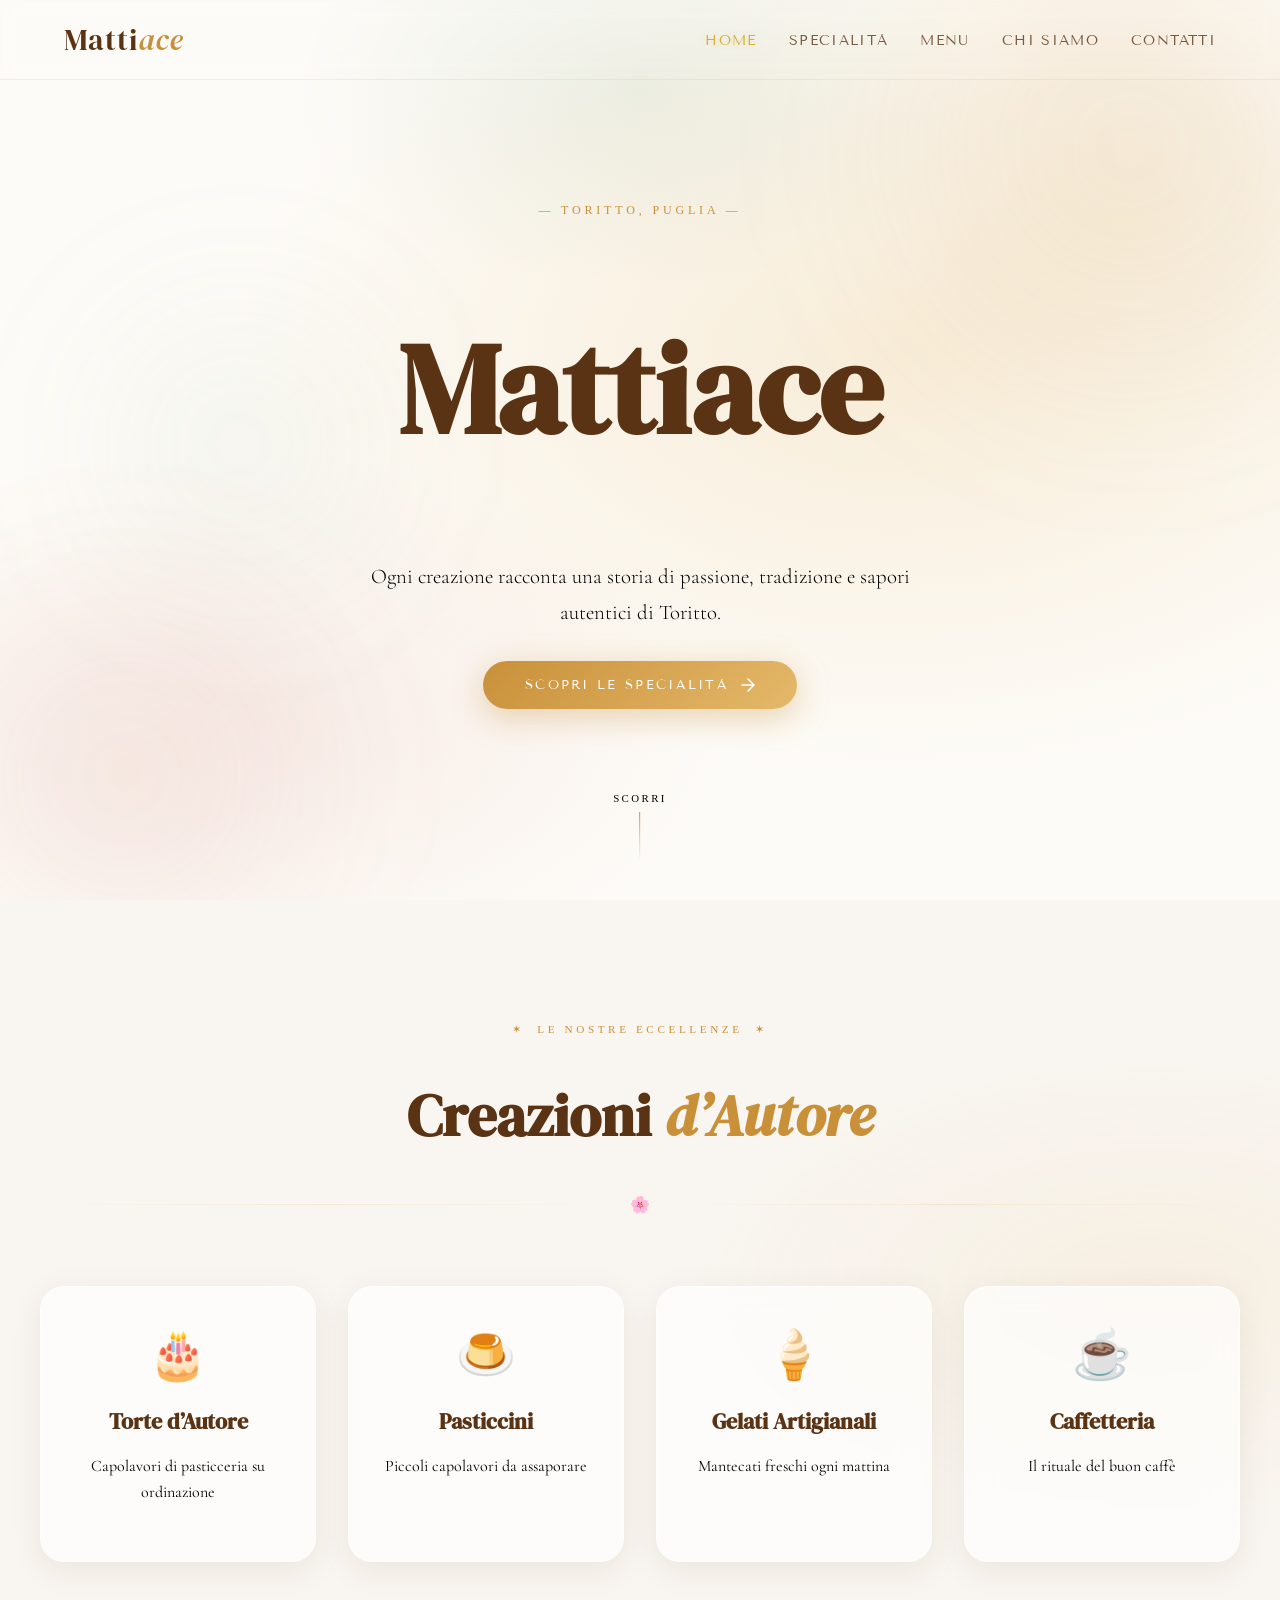
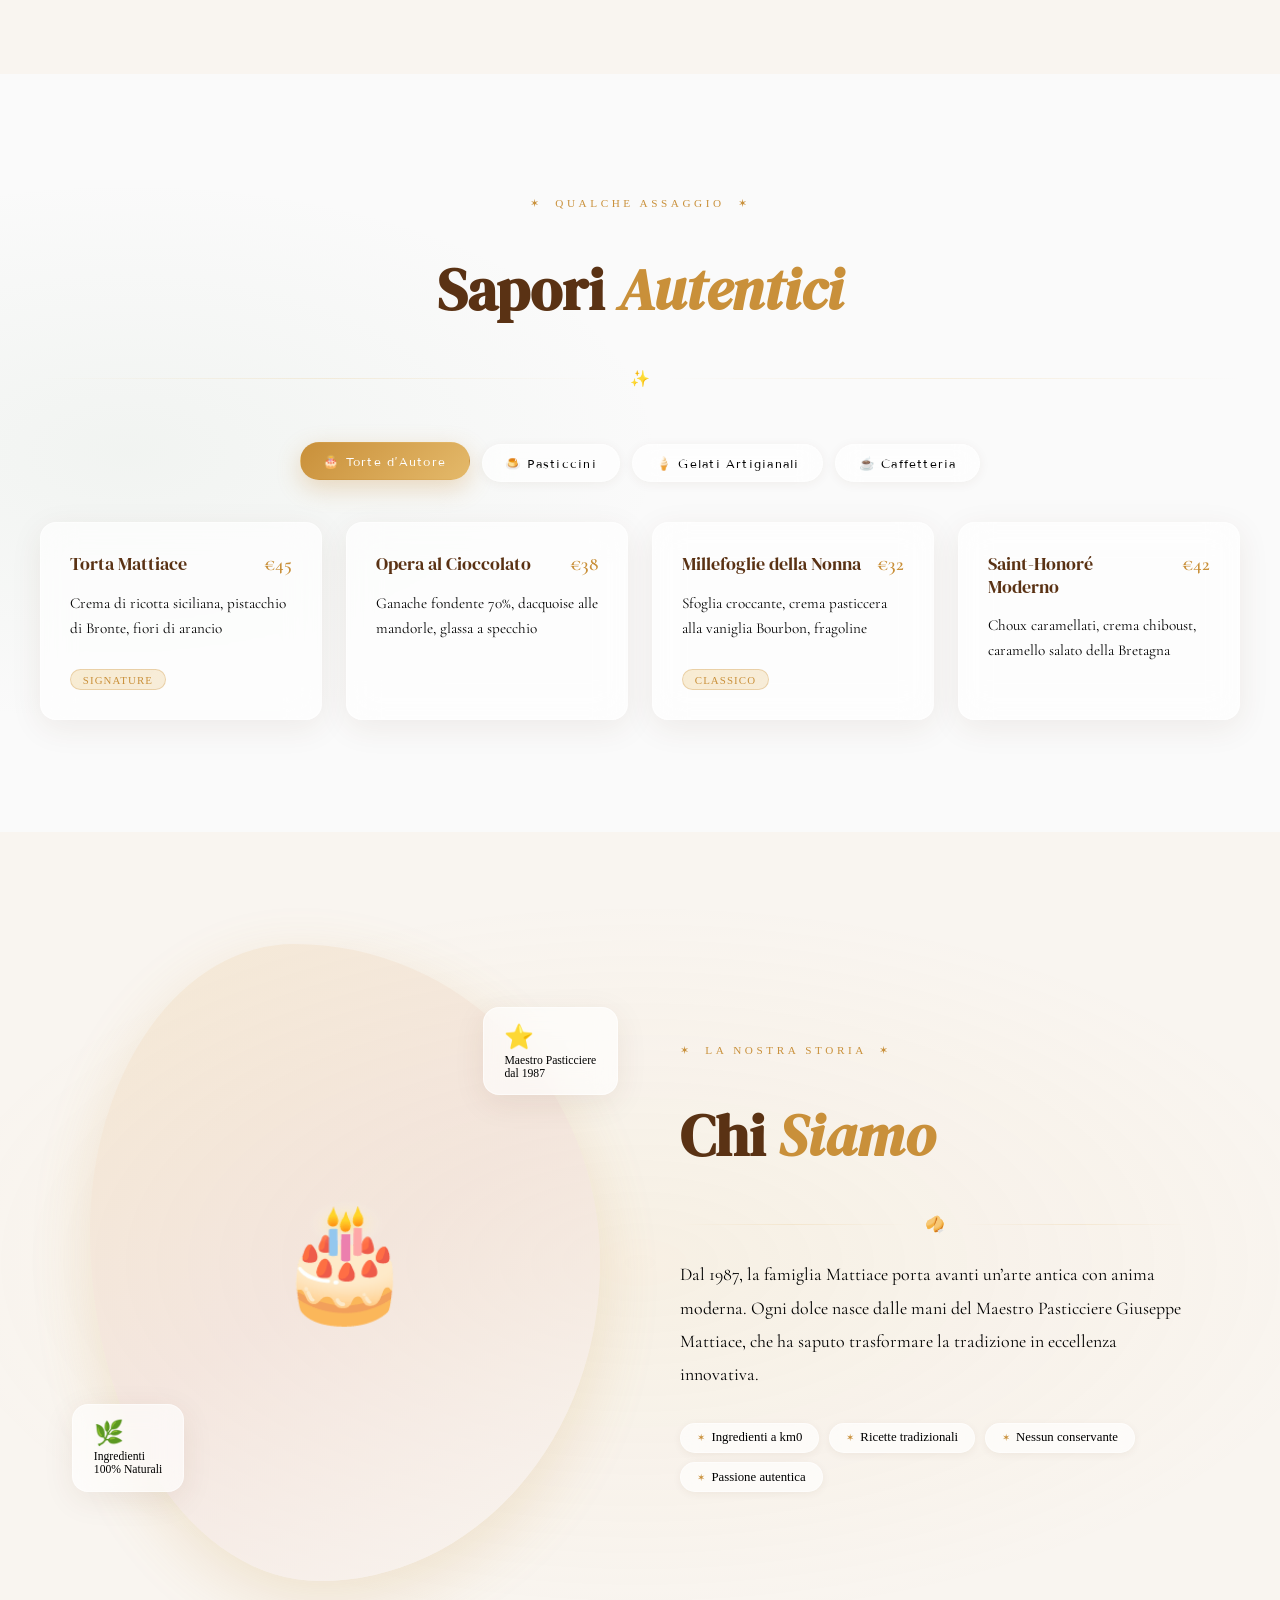
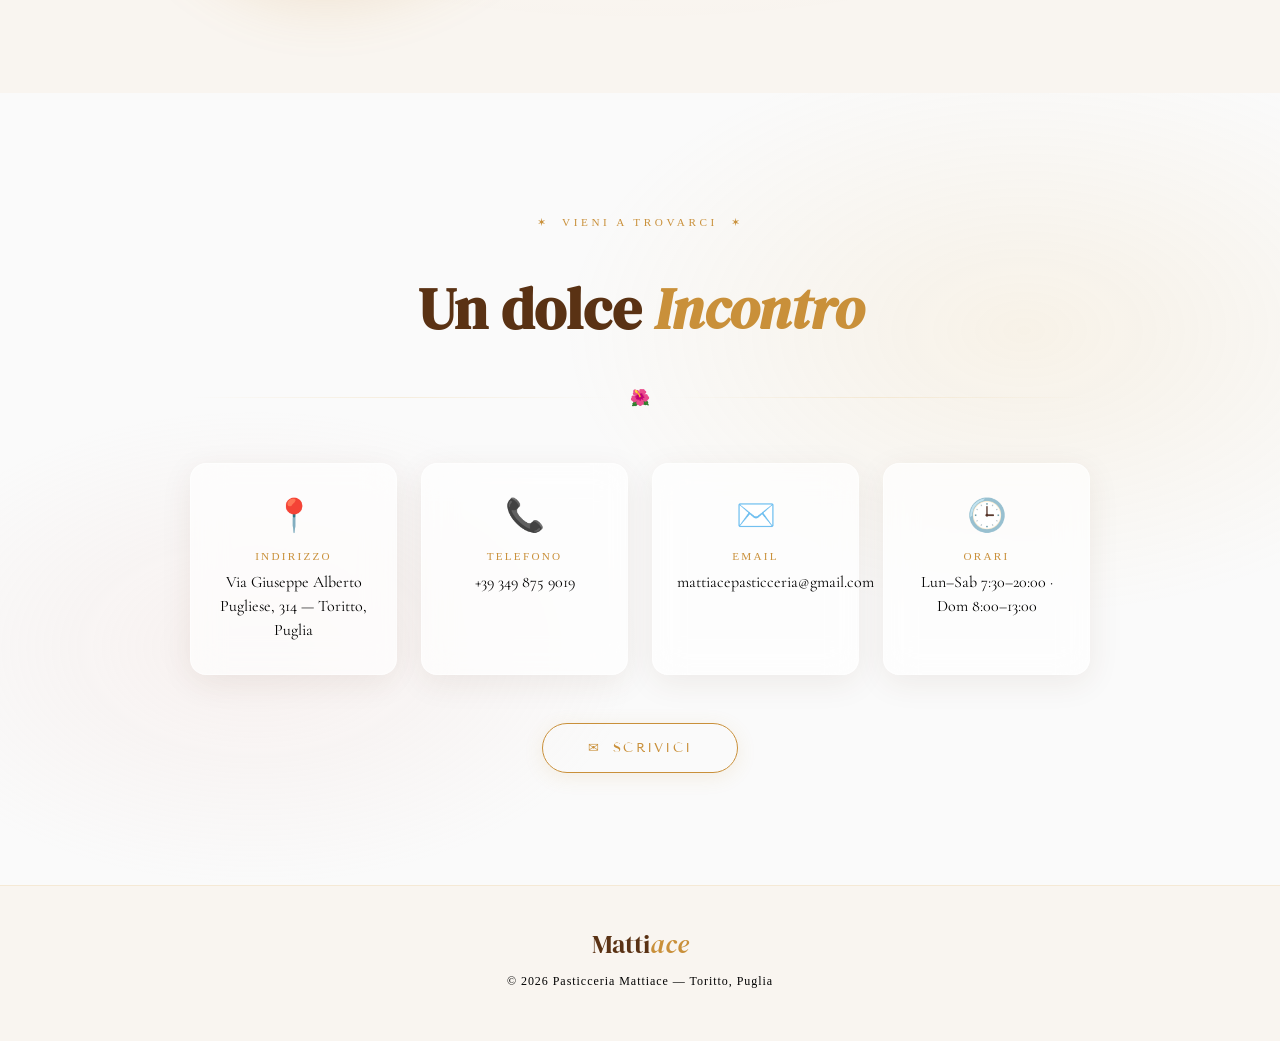
==== index.html @ beaf13b9 "Mattiace 1.0" ====
<!DOCTYPE html>
<html lang="it">
<head>
  <meta charset="UTF-8" />
  <meta name="viewport" content="width=device-width, initial-scale=1.0" />
  <title>Mattiace — L'Arte della Dolcezza</title>
  <link rel="preconnect" href="https://fonts.googleapis.com" />
  <link rel="preconnect" href="https://fonts.gstatic.com" crossorigin />
  <link href="https://fonts.googleapis.com/css2?family=Cormorant+Garamond:ital,wght@0,300;0,400;0,600;1,300;1,400&family=Tenor+Sans&family=DM+Serif+Display:ital@0;1&display=swap" rel="stylesheet" />
  
  <link rel="stylesheet" href="../css/index.css" />
  <link rel="stylesheet" href="../css/style.css" />
  <link rel="stylesheet" href="../css/background.css" />
  
  <!-- SCRIPT MODULARI -->
  <script src="../js/menu.js" defer></script> 
  <script src="../js/index.js" defer></script> 
  <script src="../js/footer.js" defer></script>
</head>
<body>

  <div id="cursor"></div>
  <div id="cursor-ring"></div>
  <div class="particles" id="particles"></div>

  <!-- NAVBAR: I link verranno iniettati da menu.js nell'id #nav-links -->
  <nav id="navbar">
    <a href="#home" class="nav-logo">Matti<span>ace</span></a>
    <ul id="nav-links"></ul> <!-- Svuotato: ci pensa menu.js -->
    <button class="hamburger" id="hamburger" aria-label="Menu">
      <span></span><span></span><span></span>
    </button>
  </nav>

  <!-- MOBILE MENU: Verrà popolato da menu.js -->
  <div id="mobile-menu"></div>

  <!-- HERO -->
  <section id="home">
    <div class="hero-orb hero-orb-1"></div>
    <div class="hero-orb hero-orb-2"></div>
    <div class="hero-orb hero-orb-3"></div>
    <div class="hero-content">
      <p class="hero-eyebrow">Toritto, Puglia</p>
      <h1 class="hero-title">Mattiace</h1>
      <p class="hero-sub" id="hero-sub"></p>
      <!-- Puntiamo alla pagina specialita.html nella stessa cartella -->
      <a href="specialita.html" class="hero-cta">
        <span>Scopri le Specialit&agrave;</span>
        <svg width="14" height="14" viewBox="0 0 14 14" fill="none">
          <path d="M1 7h12M7 1l6 6-6 6" stroke="currentColor" stroke-width="1.5" stroke-linecap="round" stroke-linejoin="round"/>
        </svg>
      </a>
    </div>
    <div class="scroll-hint">
      <span>Scorri</span>
      <div class="scroll-line"></div>
    </div>
  </section>

  <!-- SPECIALITÀ (Anteprima in Home) -->
  <section id="specialita">
    <div class="specialita-inner">
      <div class="specialita-header reveal">
        <p class="section-label">Le nostre eccellenze</p>
        <h2 class="section-title">Creazioni <em>d&rsquo;Autore</em></h2>
        <div class="divider"><span>&#127800;</span></div>
      </div>
      <div class="specialita-grid" id="spec-grid"></div>
    </div>
  </section>

  <!-- MENU (Dettagli prodotti) -->
  <section id="menu">
    <div class="menu-inner">
      <div class="menu-header reveal">
        <p class="section-label">qualche assaggio</p>
        <h2 class="section-title">Sapori <em>Autentici</em></h2>
        <div class="divider"><span>&#10024;</span></div>
      </div>
      <div class="menu-tabs reveal reveal-d1" id="menu-tabs"></div>
      <div id="menu-panels"></div>
    </div>
  </section>

  <!-- CHI SIAMO -->
  <section id="chisiamo">
    <div class="about-inner">
      <div class="about-visual reveal">
        <div class="about-blob">&#127874;</div>
        <div class="float-card float-card-a">
          <div class="float-card-icon">&#11088;</div>
          <div class="float-card-text">Maestro Pasticciere<br>dal 1987</div>
        </div>
        <div class="float-card float-card-b">
          <div class="float-card-icon">&#127807;</div>
          <div class="float-card-text">Ingredienti<br>100% Naturali</div>
        </div>
      </div>
      <div class="reveal reveal-d2">
        <p class="section-label">La nostra storia</p>
        <h2 class="section-title">Chi <em>Siamo</em></h2>
        <div class="divider"><span>&#129376;</span></div>
        <p class="about-story" id="about-story"></p>
        <div class="about-values" id="about-values"></div>
      </div>
    </div>
  </section>

  <!-- CONTATTI -->
  <section id="contatti">
    <div class="contatti-inner">
      <div class="contatti-header reveal">
        <p class="section-label">Vieni a trovarci</p>
        <h2 class="section-title">Un dolce <em>Incontro</em></h2>
        <div class="divider"><span>&#127802;</span></div>
      </div>
      <div class="contatti-grid reveal reveal-d1" id="contatti-grid"></div>
      <a href="mailto:mattiacepasticceria@gmail.com" class="btn-outline reveal reveal-d2">
        <span>&#9993;</span><span>Scrivici</span>
      </a>
    </div>
  </section>

<footer></footer>

</body>
</html>
---- css/index.css ----
/* ─── HERO ─── */
    #home {
      min-height: 100vh;
      display: flex; align-items: center; justify-content: center;
      position: relative; overflow: hidden;
      background:
        radial-gradient(ellipse 80% 70% at 70% 40%, rgba(228,185,106,.22), transparent 65%),
        radial-gradient(ellipse 60% 50% at 20% 80%, rgba(232,196,187,.28), transparent 60%),
        radial-gradient(ellipse 50% 40% at 50% 10%, rgba(138,171,138,.14), transparent 55%),
        var(--cream-light);
    }
    .hero-orb {
      position: absolute; border-radius: 50%;
      filter: blur(60px); pointer-events: none;
      animation: orbPulse 7s ease-in-out infinite;
    }
    .hero-orb-1 {
      width: 520px; height: 520px;
      background: radial-gradient(circle, rgba(201,144,58,.16), transparent 70%);
      top: -120px; right: -120px;
    }
    .hero-orb-2 {
      width: 400px; height: 400px;
      background: radial-gradient(circle, rgba(212,137,122,.14), transparent 70%);
      bottom: -100px; left: -100px; animation-delay: -2.5s;
    }
    .hero-orb-3 {
      width: 300px; height: 300px;
      background: radial-gradient(circle, rgba(138,171,138,.11), transparent 70%);
      top: 35%; left: 8%; animation-delay: -5s;
    }
    @keyframes orbPulse {
      0%,100% { transform: scale(1); }
      50%      { transform: scale(1.08) translate(8px,-8px); }
    }

    .hero-content {
      text-align: center; position: relative; z-index: 2;
      padding: 2rem; max-width: 820px;
    }
    .hero-eyebrow {
      font-size: .75rem; letter-spacing: .32em;
      text-transform: uppercase; color: var(--gold);
      margin-bottom: 1.5rem;
      animation: fadeUp .8s .3s both;
    }
    .hero-eyebrow::before { content: '\2014\a0'; }
    .hero-eyebrow::after  { content: '\a0\2014'; }

    .hero-title {
      font-family: 'DM Serif Display', Georgia, serif;
      font-size: clamp(3.8rem, 10vw, 8rem);
      line-height: 1.0;
      color: var(--brown);
      animation: fadeUp .9s .5s both;
    }
    .hero-title em {
      font-style: italic; color: var(--gold); display: block;
    }
    .hero-sub {
      font-family: 'Cormorant Garamond', Georgia, serif;
      font-size: clamp(1rem, 2.5vw, 1.3rem); font-weight: 300;
      color: var(--text-mid); max-width: 540px;
      margin: 1.8rem auto; line-height: 1.75;
      animation: fadeUp .9s .75s both;
    }
    .hero-cta {
      display: inline-flex; align-items: center; gap: .75rem;
      padding: 1rem 2.6rem;
      background: linear-gradient(135deg, var(--gold), var(--gold-light));
      color: #fff;
      font-family: 'Tenor Sans', sans-serif;
      font-size: .8rem; letter-spacing: .18em; text-transform: uppercase;
      text-decoration: none; border-radius: 100px;
      box-shadow: 0 8px 32px rgba(201,144,58,.38);
      animation: fadeUp .9s 1s both;
      transition: transform .3s, box-shadow .3s;
    }
    .hero-cta:hover { transform: translateY(-4px); box-shadow: 0 16px 44px rgba(201,144,58,.5); }
    .hero-cta svg { transition: transform .3s; }
    .hero-cta:hover svg { transform: translateX(4px); }

    .scroll-hint {
      position: absolute; bottom: 2.5rem; left: 50%;
      transform: translateX(-50%);
      display: flex; flex-direction: column; align-items: center; gap: .5rem;
      animation: fadeIn 1s 1.8s both;
    }
    .scroll-hint span {
      font-size: .68rem; letter-spacing: .22em; text-transform: uppercase;
      color: var(--text-light);
    }
    .scroll-line {
      width: 1px; height: 48px;
      background: linear-gradient(to bottom, var(--gold), transparent);
      animation: scrollPulse 2.2s ease-in-out infinite;
    }
    @keyframes scrollPulse {
      0%,100% { transform: scaleY(1); opacity: .5; }
      50%      { transform: scaleY(.5); opacity: 1; }
    }

    /* ─── SECTION COMMONS ─── */
    section { position: relative; z-index: 2; }
    .section-label {
      font-size: .7rem; letter-spacing: .32em; text-transform: uppercase;
      color: var(--gold); margin-bottom: 1rem;
    }
    .section-label::before { content: '\2736\a0\a0'; }
    .section-label::after  { content: '\a0\a0\2736'; }
    .section-title {
      font-family: 'DM Serif Display', Georgia, serif;
      font-size: clamp(2.2rem, 5vw, 3.6rem);
      color: var(--brown); line-height: 1.1;
    }
    .section-title em { font-style: italic; color: var(--gold); }
    .divider {
      display: flex; align-items: center; gap: 1rem; margin: 1.4rem 0;
    }
    .divider::before, .divider::after {
      content: ''; flex: 1; height: 1px;
      background: linear-gradient(90deg, transparent, var(--gold-pale), transparent);
    }

    /* ─── SPECIALITÀ ─── */
    #specialita {
      padding: 7rem 2rem;
      background: radial-gradient(ellipse 60% 50% at 90% 50%, rgba(228,185,106,.1), transparent 60%),
                  var(--cream);
    }
    .specialita-inner { max-width: 1200px; margin: 0 auto; }
    .specialita-header { text-align: center; margin-bottom: 4.5rem; }
    .specialita-grid {
      display: grid;
      grid-template-columns: repeat(auto-fit, minmax(240px, 1fr));
      gap: 2rem;
    }
    .spec-card {
      background: var(--glass-bg);
      border: 1px solid var(--glass-border);
      backdrop-filter: blur(16px); -webkit-backdrop-filter: blur(16px);
      border-radius: var(--r-lg);
      padding: 2.5rem 2rem; text-align: center;
      box-shadow: var(--shadow);
      transition: transform .4s cubic-bezier(.34,1.56,.64,1), box-shadow .4s;
    }
    .spec-card:hover { transform: translateY(-10px); box-shadow: var(--shadow-lg); }
    .spec-icon {
      font-size: 3rem; display: block; margin-bottom: 1.2rem;
      animation: iconFloat 3s ease-in-out infinite;
    }
    .spec-card:nth-child(2) .spec-icon { animation-delay: -.8s; }
    .spec-card:nth-child(3) .spec-icon { animation-delay: -1.6s; }
    .spec-card:nth-child(4) .spec-icon { animation-delay: -2.4s; }
    @keyframes iconFloat {
      0%,100% { transform: translateY(0); }
      50%      { transform: translateY(-7px); }
    }
    .spec-title {
      font-family: 'DM Serif Display', serif;
      font-size: 1.4rem; color: var(--brown); margin-bottom: .6rem;
    }
    .spec-desc {
      font-family: 'Cormorant Garamond', serif;
      font-size: 1rem; color: var(--text-light); line-height: 1.65;
    }

    /* ─── MENU ─── */
    #menu {
      padding: 7rem 2rem;
      background: radial-gradient(ellipse 70% 60% at 10% 50%, rgba(138,171,138,.08), transparent 60%),
                  var(--warm-white);
    }
    .menu-inner { max-width: 1200px; margin: 0 auto; }
    .menu-header { text-align: center; margin-bottom: 3.5rem; }
    .menu-tabs {
      display: flex; justify-content: center; flex-wrap: wrap; gap: .75rem;
      margin-bottom: 2.5rem;
    }
    .tab-btn {
      display: flex; align-items: center; gap: .45rem;
      padding: .65rem 1.4rem;
      background: var(--glass-bg);
      border: 1px solid var(--glass-border);
      backdrop-filter: blur(12px);
      border-radius: 100px;
      font-family: 'Tenor Sans', sans-serif;
      font-size: .78rem; letter-spacing: .1em;
      color: var(--text-mid); cursor: pointer;
      transition: all .3s cubic-bezier(.34,1.56,.64,1);
      box-shadow: 0 2px 12px rgba(90,50,20,.06);
    }
    .tab-btn:hover, .tab-btn.active {
      background: linear-gradient(135deg, var(--gold), var(--gold-light));
      color: #fff; border-color: transparent;
      transform: translateY(-2px);
      box-shadow: 0 8px 24px rgba(201,144,58,.3);
    }
    .menu-panel { display: none; }
    .menu-panel.active {
      display: grid;
      grid-template-columns: repeat(auto-fit, minmax(270px, 1fr));
      gap: 1.5rem;
    }
    .menu-card {
      background: var(--glass-bg);
      border: 1px solid var(--glass-border);
      backdrop-filter: blur(16px); -webkit-backdrop-filter: blur(16px);
      border-radius: var(--r); padding: 1.8rem;
      box-shadow: var(--shadow);
      transition: transform .3s, box-shadow .3s;
      animation: cardIn .4s ease both;
    }
    @keyframes cardIn {
      from { opacity: 0; transform: translateY(18px); }
      to   { opacity: 1; transform: translateY(0); }
    }
    .menu-card:hover { transform: translateY(-6px); box-shadow: var(--shadow-lg); }
    .menu-card-top {
      display: flex; justify-content: space-between; align-items: flex-start;
      margin-bottom: .7rem;
    }
    .menu-card-name {
      font-family: 'DM Serif Display', serif;
      font-size: 1.15rem; color: var(--brown); line-height: 1.25;
    }
    .menu-card-price {
      font-family: 'Cormorant Garamond', serif;
      font-size: 1.2rem; font-weight: 600;
      color: var(--gold); white-space: nowrap; margin-left: 1rem;
    }
    .menu-card-desc {
      font-family: 'Cormorant Garamond', serif;
      font-size: .95rem; color: var(--text-light); line-height: 1.65;
    }
    .menu-badge {
      display: inline-block; margin-top: .8rem;
      padding: .2rem .75rem;
      background: linear-gradient(135deg, rgba(245,228,192,.7), rgba(228,185,106,.25));
      border: 1px solid rgba(201,144,58,.3);
      border-radius: 100px;
      font-size: .68rem; letter-spacing: .1em; text-transform: uppercase;
      color: var(--gold);
    }

    /* ─── CHI SIAMO ─── */
    #chisiamo {
      padding: 7rem 2rem;
      background: radial-gradient(ellipse 80% 60% at 50% 50%, rgba(228,185,106,.09), transparent 70%),
                  var(--cream);
    }
    .about-inner {
      max-width: 1100px; margin: 0 auto;
      display: grid; grid-template-columns: 1fr 1fr;
      gap: 5rem; align-items: center;
    }
    .about-visual { position: relative; }
    .about-blob {
      width: 100%; aspect-ratio: 4/5;
      border-radius: 40% 60% 55% 45% / 45% 50% 50% 55%;
      background: linear-gradient(145deg, var(--gold-pale), var(--rose), var(--cream));
      display: flex; align-items: center; justify-content: center;
      font-size: 7rem;
      animation: morphBlob 9s ease-in-out infinite;
      box-shadow: 0 20px 60px rgba(201,144,58,.18);
    }
    @keyframes morphBlob {
      0%,100% { border-radius: 40% 60% 55% 45% / 45% 50% 50% 55%; }
      25%      { border-radius: 55% 45% 40% 60% / 55% 40% 60% 45%; }
      50%      { border-radius: 45% 55% 60% 40% / 40% 60% 40% 60%; }
      75%      { border-radius: 60% 40% 45% 55% / 60% 45% 55% 40%; }
    }
    .float-card {
      position: absolute;
      background: var(--glass-bg);
      border: 1px solid var(--glass-border);
      backdrop-filter: blur(14px); -webkit-backdrop-filter: blur(14px);
      border-radius: var(--r); padding: .9rem 1.3rem;
      box-shadow: var(--shadow);
    }
    .float-card-a { top: 10%; right: -18px; animation: floatCard 4s ease-in-out infinite; }
    .float-card-b { bottom: 14%; left: -18px; animation: floatCard 4s ease-in-out infinite; animation-delay: -2s; }
    @keyframes floatCard {
      0%,100% { transform: translateY(0); }
      50%      { transform: translateY(-9px); }
    }
    .float-card-icon { font-size: 1.5rem; }
    .float-card-text { font-size: .73rem; color: var(--text-mid); margin-top: .2rem; }

    .about-story {
      font-family: 'Cormorant Garamond', serif;
      font-size: 1.12rem; color: var(--text-mid);
      line-height: 1.85; margin: 1.5rem 0 2rem;
    }
    .about-values { display: flex; flex-wrap: wrap; gap: .6rem; }
    .value-tag {
      display: flex; align-items: center; gap: .4rem;
      padding: .4rem 1rem;
      background: var(--glass-bg);
      border: 1px solid var(--glass-border);
      backdrop-filter: blur(10px);
      border-radius: 100px;
      font-size: .8rem; color: var(--text-mid);
      box-shadow: 0 2px 8px rgba(90,50,20,.06);
    }
    .value-tag::before { content: '\2736'; color: var(--gold); font-size: .6rem; }

    /* ─── CONTATTI ─── */
    #contatti {
      padding: 7rem 2rem;
      background:
        radial-gradient(ellipse 60% 60% at 80% 30%, rgba(228,185,106,.13), transparent 60%),
        radial-gradient(ellipse 50% 50% at 20% 70%, rgba(232,196,187,.18), transparent 60%),
        var(--warm-white);
    }
    .contatti-inner { max-width: 900px; margin: 0 auto; text-align: center; }
    .contatti-header { margin-bottom: 3.5rem; }
    .contatti-grid {
      display: grid;
      grid-template-columns: repeat(auto-fit, minmax(190px, 1fr));
      gap: 1.5rem; margin-bottom: 3rem;
    }
    .contatti-card {
      background: var(--glass-bg);
      border: 1px solid var(--glass-border);
      backdrop-filter: blur(16px); -webkit-backdrop-filter: blur(16px);
      border-radius: var(--r); padding: 2rem 1.5rem;
      box-shadow: var(--shadow);
      transition: transform .35s cubic-bezier(.34,1.56,.64,1), box-shadow .35s;
    }
    .contatti-card:hover { transform: translateY(-8px) scale(1.02); box-shadow: var(--shadow-lg); }
    .contatti-card-icon { font-size: 2rem; margin-bottom: 1rem; }
    .contatti-card-label {
      font-size: .7rem; letter-spacing: .2em; text-transform: uppercase;
      color: var(--gold); margin-bottom: .5rem;
    }
    .contatti-card-value {
      font-family: 'Cormorant Garamond', serif;
      font-size: 1rem; color: var(--text-mid); line-height: 1.5;
    }
    .btn-outline {
      display: inline-flex; align-items: center; gap: .75rem;
      padding: 1rem 2.8rem;
      background: transparent; border: 1.5px solid var(--gold);
      border-radius: 100px;
      font-family: 'Tenor Sans', sans-serif;
      font-size: .8rem; letter-spacing: .18em; text-transform: uppercase;
      color: var(--gold); text-decoration: none;
      transition: all .35s cubic-bezier(.34,1.56,.64,1);
      box-shadow: 0 4px 20px rgba(201,144,58,.12);
    }
    .btn-outline:hover {
      background: linear-gradient(135deg, var(--gold), var(--gold-light));
      color: #fff; border-color: transparent;
      transform: translateY(-4px) scale(1.03);
      box-shadow: 0 12px 36px rgba(201,144,58,.38);
    }

    /* ─── REVEAL ─── */
    .reveal {
      opacity: 0; transform: translateY(36px);
      transition: opacity .8s ease, transform .8s cubic-bezier(.22,1,.36,1);
    }
    .reveal.visible { opacity: 1; transform: translateY(0); }
    .reveal-d1 { transition-delay: .12s; }
    .reveal-d2 { transition-delay: .22s; }
    .reveal-d3 { transition-delay: .32s; }
    .reveal-d4 { transition-delay: .42s; }

    @keyframes fadeUp {
      from { opacity: 0; transform: translateY(28px); }
      to   { opacity: 1; transform: translateY(0); }
    }
    @keyframes fadeIn {
      from { opacity: 0; } to { opacity: 1; }
    }

    /* ─── RESPONSIVE ─── */
    @media (max-width: 900px) {
      .about-inner { grid-template-columns: 1fr; gap: 3rem; }
      .about-visual { max-width: 380px; margin: 0 auto; }
    }
    @media (max-width: 680px) {
      #nav-links { display: none !important; }
      .hamburger { display: flex; }
      #specialita, #menu, #chisiamo, #contatti { padding: 5rem 1.2rem; }
      .tab-btn { font-size: .72rem; padding: .55rem 1rem; }
    }
---- css/style.css ----
/* Stile per il link attivo nella Navbar Desktop */
#nav-links a.active {
    color: var(--gold) !important; /* Il tuo colore oro */
    opacity: 1;
}

#nav-links a.active::after {
    width: 100%; /* Se hai una linea sotto al passaggio del mouse, questa la rende fissa */
}

/* Stile per il link attivo nel Menu Mobile */
#mobile-menu a.active {
    color: var(--gold);
    font-weight: 600;
    padding-left: 10px; /* Un piccolo accenno di movimento */
}

/* ─── STILE NAVBAR DESKTOP ─── */

/* 1. Stato Normale: i link sono eleganti ma discreti */
#nav-links a {
    position: relative;
    color: var(--text-light); /* o bianco/panna */
    text-decoration: none;
    transition: all 0.3s ease;
    opacity: 0.8;
}

/* 2. Stato ACTIVE & HOVER: qui avviene la magia */
/* Applichiamo lo stesso stile sia quando passi il mouse, sia quando la pagina è attiva */
#nav-links a:hover, 
#nav-links a.active {
    color: #d4af37 !important; /* Il tuo Oro Mattiace */
    opacity: 1;
    text-shadow: 0 0 10px rgba(212, 175, 55, 0.3);
}

/* 3. La linea decorativa sotto il link (opzionale) */
#nav-links a::after {
    content: '';
    position: absolute;
    bottom: -5px;
    left: 0;
    width: 0;
    height: 2px;
    background: #d4af37;
    transition: width 0.3s ease;
}

/* La linea si allunga se passi il mouse O se la pagina è attiva */
#nav-links a:hover::after,
#nav-links a.active::after {
    width: 100%;
}

/* ─── STILE MENU MOBILE ─── */

#mobile-menu a {
    color: white;
    font-size: 1.5rem;
    text-decoration: none;
    transition: 0.3s;
}

/* Illuminazione nel menu a tendina */
#mobile-menu a.active {
    color: #d4af37;
    padding-left: 15px; /* Effetto rientro per i link attivi */
    border-left: 3px solid #d4af37;
}

#navbar.scrolled {
    background: rgba(20, 20, 20, 0.95); /* Sfondo chiaro semitrasparente */
    backdrop-filter: blur(10px);
    box-shadow: 0 5px 20px rgba(0,0,0,0.5);
    padding: 8px 0; /* Si restringe leggermente */
}

/* ─── NAVBAR ─── */
    #navbar {
      position: fixed; top: 0; left: 0; right: 0; z-index: 1000;
      padding: 1.2rem 2.5rem;
      display: flex; align-items: center; justify-content: space-between;
      transition: background .4s, box-shadow .4s, padding .4s;
    }
    #navbar.scrolled {
      background: var(--glass-bg);
      backdrop-filter: blur(18px);
      -webkit-backdrop-filter: blur(18px);
      border-bottom: 1px solid var(--glass-border);
      box-shadow: var(--shadow);
      padding: .75rem 2.5rem;
    }
    .nav-logo {
      font-family: 'DM Serif Display', Georgia, serif;
      font-size: 1.9rem;
      color: var(--brown);
      text-decoration: none;
      letter-spacing: .03em;
      position: relative;
    }
    .nav-logo span { color: var(--gold); font-style: italic; }
    .nav-logo::after {
      content: '';
      position: absolute; bottom: -2px; left: 0; right: 0;
      height: 1px; background: var(--gold);
      transform: scaleX(0); transform-origin: left;
      transition: transform .4s ease;
    }
    .nav-logo:hover::after { transform: scaleX(1); }

    #nav-links { display: flex; gap: 2.5rem; list-style: none; }
    #nav-links a {
      font-family: 'Tenor Sans', sans-serif;
      font-size: .82rem; letter-spacing: .14em;
      text-transform: uppercase;
      color: var(--text-mid);
      text-decoration: none; position: relative;
      transition: color .3s;
    }
    #nav-links a::after {
      content: '';
      position: absolute; bottom: -4px; left: 0; right: 0;
      height: 1.5px; background: var(--gold);
      transform: scaleX(0); transform-origin: center;
      transition: transform .3s;
    }
    #nav-links a:hover { color: var(--gold); }
    #nav-links a:hover::after { transform: scaleX(1); }

    /* hamburger */
    .hamburger {
      display: none; flex-direction: column; gap: 6px;
      background: none; border: none; cursor: pointer;
      padding: .4rem; z-index: 1100;
    }
    .hamburger span {
      display: block; width: 26px; height: 2px;
      background: var(--brown); border-radius: 2px;
      transition: all .35s cubic-bezier(.68,-.55,.27,1.55);
      transform-origin: center;
    }
    .hamburger.open span:nth-child(1) { transform: translateY(8px) rotate(45deg); }
    .hamburger.open span:nth-child(2) { opacity: 0; transform: scaleX(0); }
    .hamburger.open span:nth-child(3) { transform: translateY(-8px) rotate(-45deg); }

    #mobile-menu {
      position: fixed; inset: 0; z-index: 1050;
      background: rgba(253,246,238,.97);
      backdrop-filter: blur(16px);
      display: flex; flex-direction: column;
      align-items: center; justify-content: center; gap: 2.5rem;
      opacity: 0; pointer-events: none;
      transition: opacity .35s ease;
    }
    #mobile-menu.open { opacity: 1; pointer-events: all; }
    #mobile-menu a {
      font-family: 'DM Serif Display', serif;
      font-size: 2.6rem; color: var(--brown);
      text-decoration: none;
      transform: translateY(24px); opacity: 0;
      transition: color .3s, transform .45s, opacity .45s;
    }
    #mobile-menu.open a { transform: translateY(0); opacity: 1; }
    #mobile-menu a:hover { color: var(--gold); }

    /* --- BARRA DI NAVIGAZIONE --- */
#navbar {
    position: fixed;
    top: 0;
    left: 0;
    width: 100%;
    height: 80px;
    display: flex;
    justify-content: space-between;
    align-items: center;
    padding: 0 5%;
    background: var(--glass-bg);
    backdrop-filter: blur(10px);
    z-index: 1000;
    border-bottom: 1px solid var(--gold-pale);
}

/* --- HAMBURGER SYMBOL (Le 3 linee) --- */
.hamburger {
    display: none; /* Nascosto su desktop */
    cursor: pointer;
    background: none;
    border: none;
    width: 30px;
    height: 24px;
    position: relative;
    z-index: 1100;
}

.hamburger span {
    display: block;
    width: 100%;
    height: 2px;
    background-color: var(--brown);
    margin-bottom: 6px;
    transition: 0.3s;
}

/* Animazione X quando aperto */
.hamburger.open span:nth-child(1) { transform: translateY(8px) rotate(45deg); }
.hamburger.open span:nth-child(2) { opacity: 0; }
.hamburger.open span:nth-child(3) { transform: translateY(-8px) rotate(-45deg); }

/* --- MOBILE MENU (Tendina) --- */
#mobile-menu {
    position: fixed;
    top: 0;
    right: -100%; /* Nascosto a destra */
    width: 100%;
    height: 100vh;
    background: var(--cream);
    display: flex;
    flex-direction: column;
    align-items: center;
    justify-content: center;
    gap: 2rem;
    transition: 0.4s ease-in-out;
    z-index: 1050;
}

#mobile-menu.open {
    right: 0; /* Entra in campo */
}

#mobile-menu a {
    font-size: 1.5rem;
    color: var(--brown);
    text-decoration: none;
    font-family: 'Tenor Sans', sans-serif;
}

#mobile-menu a.active {
    color: var(--gold);
}

/* --- RESPONSIVE --- */
@media (max-width: 768px) {
    #nav-links { display: none; } /* Nasconde i link normali */
    .hamburger { display: block; } /* Mostra l'hamburger */
}

    /* ─── FOOTER ─── */
    footer {
      background: var(--cream); border-top: 1px solid var(--gold-pale);
      padding: 2.5rem 2rem; text-align: center; position: relative; z-index: 2;
    }
    .footer-logo {
      font-family: 'DM Serif Display', serif;
      font-size: 1.6rem; color: var(--brown); margin-bottom: .4rem;
    }
    .footer-logo span { color: var(--gold); font-style: italic; }
    .footer-copy { font-size: .75rem; color: var(--text-light); letter-spacing: .08em; }

/* Reset preventivo per evitare che il padding allarghi la barra */
#navbar {
    box-sizing: border-box;
    position: fixed;
    top: 0;
    left: 0;
    width: 100%;
    z-index: 1000;
    
    /* Layout */
    display: flex;
    align-items: center;
    justify-content: space-between; /* Mantiene logo a sinistra e link a destra */
    
    /* Altezza ridotta come richiesto */
    padding: 0.8rem 5%; 
    background: transparent;
    transition: all 0.4s cubic-bezier(0.4, 0, 0.2, 1);
}

/* Stato quando si scende con lo scroll */
#navbar.scrolled {
    padding: 0.6rem 5%;
    background: var(--glass-bg);
    backdrop-filter: blur(15px);
    -webkit-backdrop-filter: blur(15px);
    border-bottom: 1px solid var(--glass-border);
    box-shadow: var(--shadow);
}

/* Gestione dei Link per evitare che escano dallo schermo */
#nav-links {
    display: flex;
    gap: 2rem;
    list-style: none;
    margin: 0;
    padding: 0;
}

#nav-links a {
    text-decoration: none;
    color: var(--brown);
    font-family: 'Tenor Sans', sans-serif;
    font-size: 0.85rem;
    text-transform: uppercase;
    letter-spacing: 0.1em;
    transition: all 0.3s ease;
}

/* Effetto allargamento scritte allo scroll */
#navbar.scrolled .nav-logo {
    transform: scale(1.05); /* Più elegante di un cambio font-size secco */
    letter-spacing: 0.05em;
}

/* ─── HAMBURGER MENU (Simbolo mobile) ─── */
.hamburger {
    display: none; /* Nascosto su PC */
    flex-direction: column;
    gap: 5px;
    background: none;
    border: none;
    cursor: pointer;
    padding: 5px;
    z-index: 1100;
}

.hamburger span {
    display: block; /* Fondamentale: senza questo lo span è invisibile */
    width: 25px;    /* Larghezza della linea */
    height: 3px;    /* Spessore della linea: aumentalo se è troppo sottile */
    background-color: #5a3214 !important; /* Forza il colore marrone */
    margin-bottom: 5px; /* Spazio tra le linee */
    border-radius: 2px;
    transition: all 0.3s ease;
}

/* Rimuovi l'ultimo margine per non sbilanciare l'icona */
.hamburger span:last-child {
    margin-bottom: 0;
}

/* ─── RESPONSIVE (Mobile) ─── */
@media (max-width: 850px) {
    #nav-links {
        display: none; /* Nasconde i link testuali su mobile */
    }

    .hamburger {
        display: flex; /* Mostra il simbolo del menu su mobile */
    }
    
    #navbar {
        padding: 0.8rem 1.5rem; /* Padding più stretto su mobile */
    }
}
---- css/background.css ----
/* ─── background.css ─── */

:root {
    /* Tavolozza Colori Coerente */
    --cream-light: #fdfbf7;
    --cream: #f9f5f0;
    --warm-white: #fafafa;
    --gold: #c9903a;
    --gold-light: #e4b96a;
    --gold-pale: rgba(228, 185, 106, 0.2);
    --rose: rgba(232, 196, 187, 0.28);
    --brown: #5a3214;
    
    /* Effetti Trasparenza (Glassmorphism) */
    --glass-bg: rgba(255, 255, 255, 0.65);
    --glass-border: rgba(255, 255, 255, 0.5);
    --shadow: 0 8px 32px rgba(90, 50, 20, 0.08);
    --shadow-lg: 0 16px 48px rgba(90, 50, 20, 0.12);
    
    /* Border Radius Generali */
    --r-lg: 24px;
    --r: 16px;
}

/* 1. SFONDO BASE DEL BODY */
body {
    background-color: var(--cream-light);
    margin: 0;
    min-height: 100vh;
}

/* 2. SISTEMA DELLE ORBITE ANIMATE (HERO) */
/* Inserisci questi div dentro il tuo <section class="specialita-hero"> */
.hero-orb {
    position: absolute;
    border-radius: 50%;
    filter: blur(80px);
    pointer-events: none;
    z-index: 1;
    animation: orbPulse 8s ease-in-out infinite;
}

.hero-orb-1 {
    width: 600px;
    height: 600px;
    background: radial-gradient(circle, rgba(201, 144, 58, 0.18), transparent 70%);
    top: -150px;
    right: -150px;
}

.hero-orb-2 {
    width: 450px;
    height: 450px;
    background: radial-gradient(circle, rgba(212, 137, 122, 0.15), transparent 70%);
    bottom: -100px;
    left: -100px;
    animation-delay: -3s;
}

.hero-orb-3 {
    width: 350px;
    height: 350px;
    background: radial-gradient(circle, rgba(138, 171, 138, 0.12), transparent 70%);
    top: 30%;
    left: 5%;
    animation-delay: -5s;
}

@keyframes orbPulse {
    0%, 100% { transform: scale(1) translate(0, 0); }
    33%      { transform: scale(1.1) translate(20px, -20px); }
    66%      { transform: scale(0.9) translate(-10px, 15px); }
}

/* 3. GRADIENTI PER SEZIONI SPECIFICHE */

/* Hero Specialità */
.specialita-hero {
    background: 
        radial-gradient(ellipse 80% 70% at 70% 40%, rgba(228, 185, 106, 0.15), transparent 65%),
        radial-gradient(ellipse 60% 50% at 20% 80%, rgba(232, 196, 187, 0.2), transparent 60%),
        var(--cream-light);
    position: relative;
    overflow: hidden;
}

/* Griglia Gallery */
.gallery-section {
    background: 
        radial-gradient(ellipse 70% 60% at 10% 50%, rgba(138, 171, 138, 0.08), transparent 60%),
        var(--warm-white);
}

/* Footer o Sezioni di chiusura */
footer {
    background: var(--cream);
    border-top: 1px solid var(--gold-pale);
}

/* 4. UTILITY PER EFFETTO VETRO (GLASSMORPHISM) */
.glass-panel {
    background: var(--glass-bg);
    border: 1px solid var(--glass-border);
    backdrop-filter: blur(16px);
    -webkit-backdrop-filter: blur(16px);
    box-shadow: var(--shadow);
}
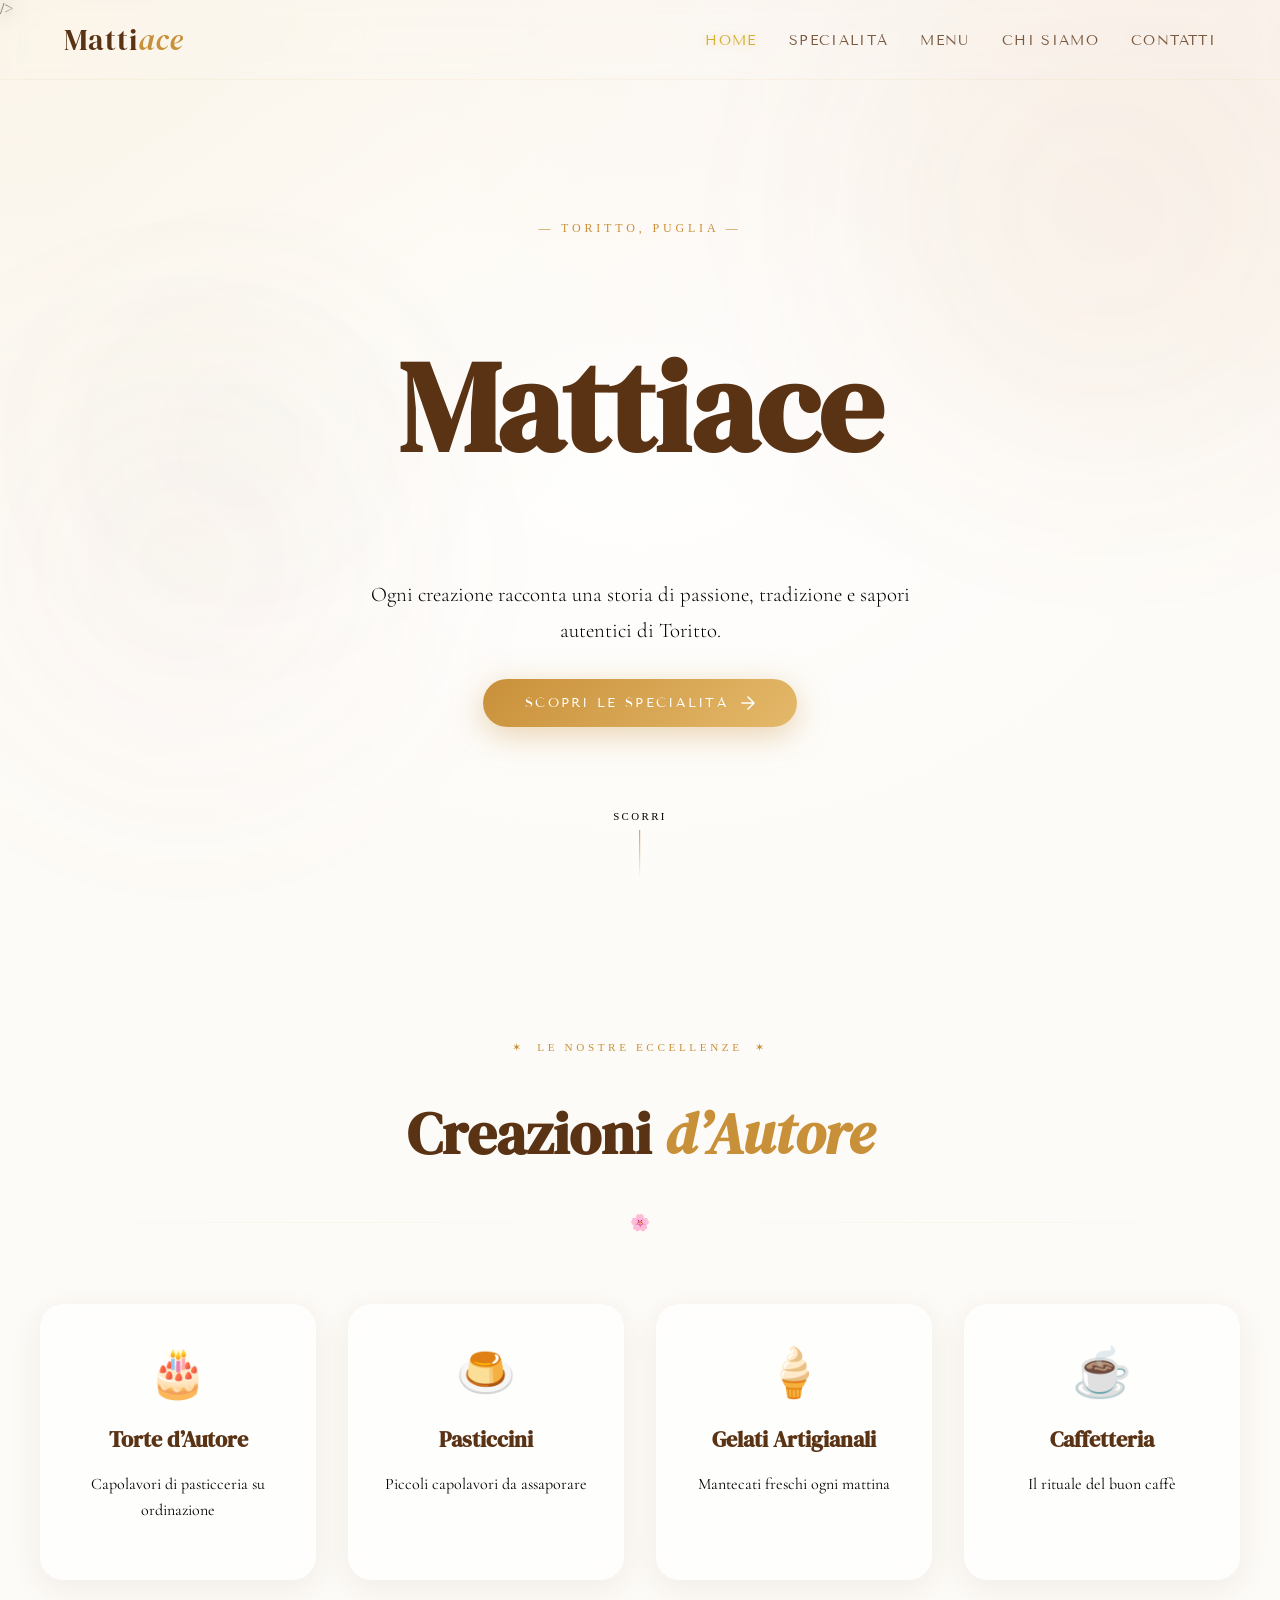
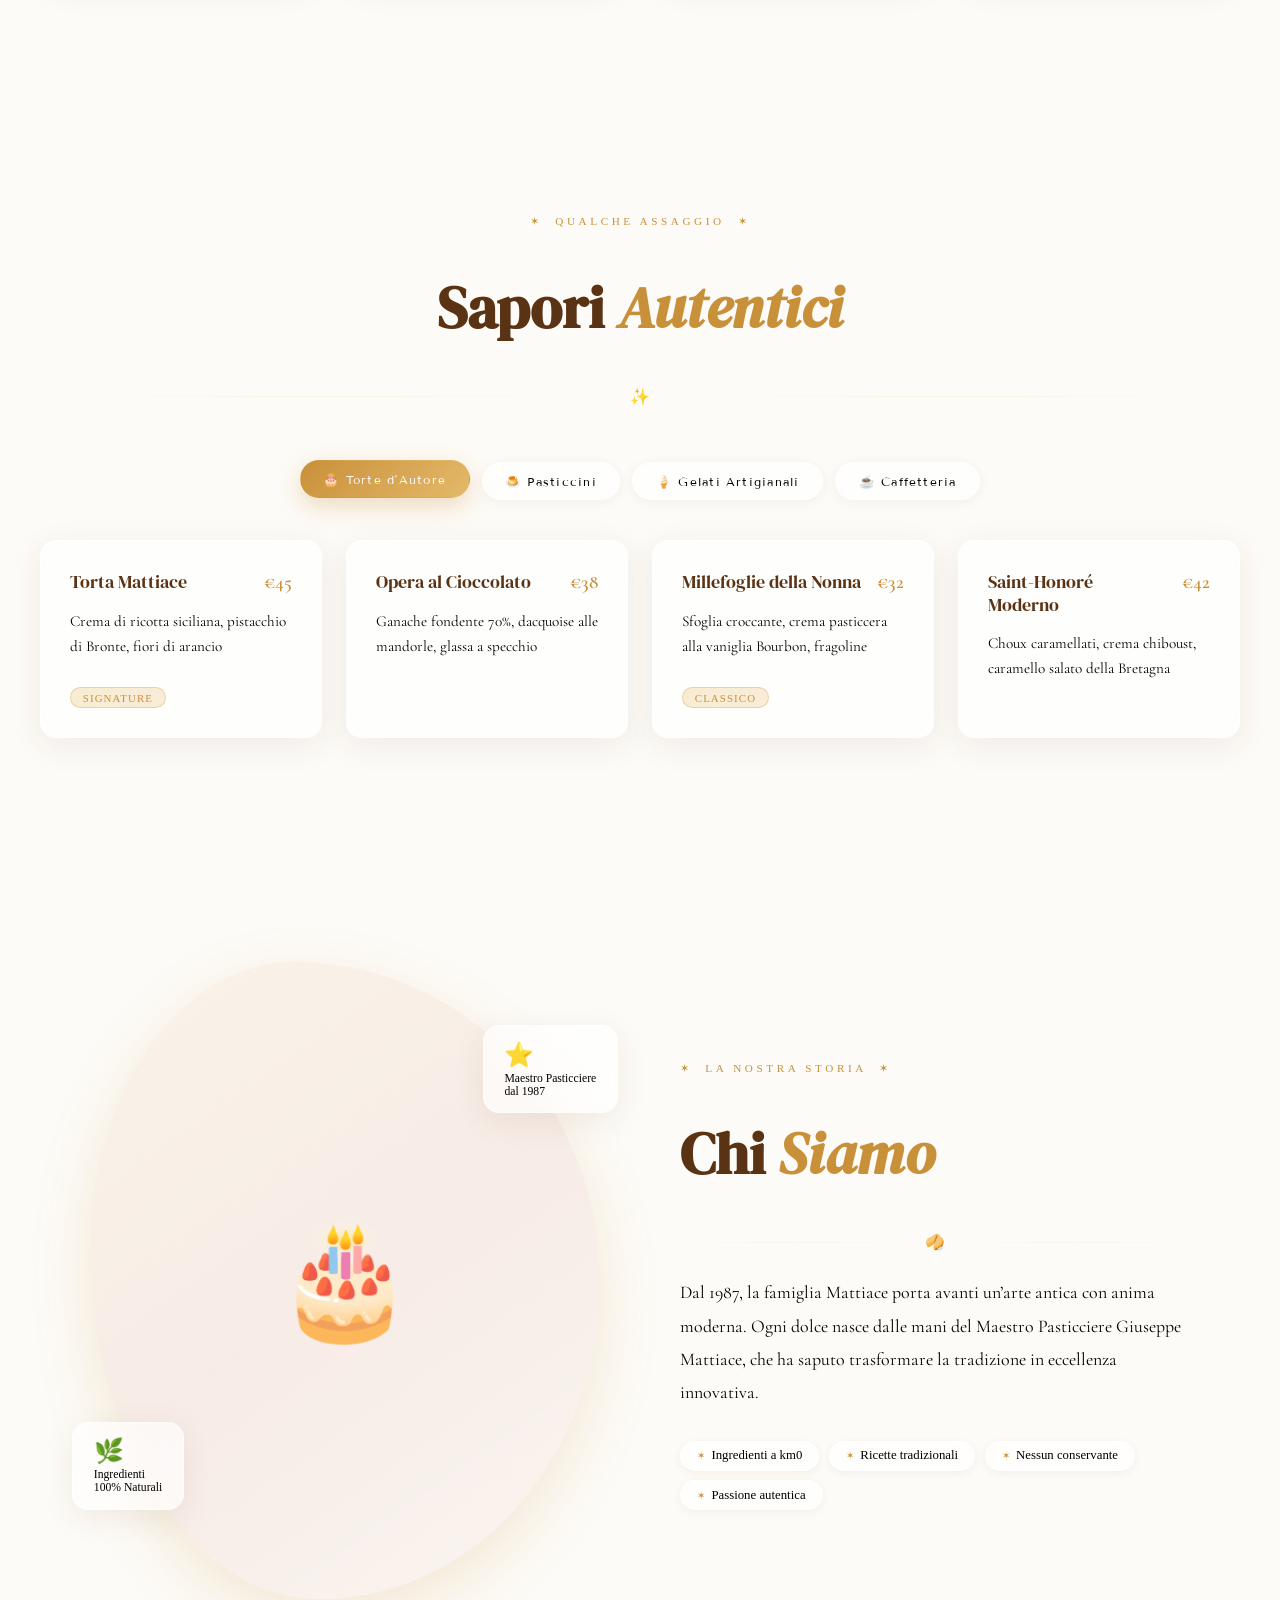
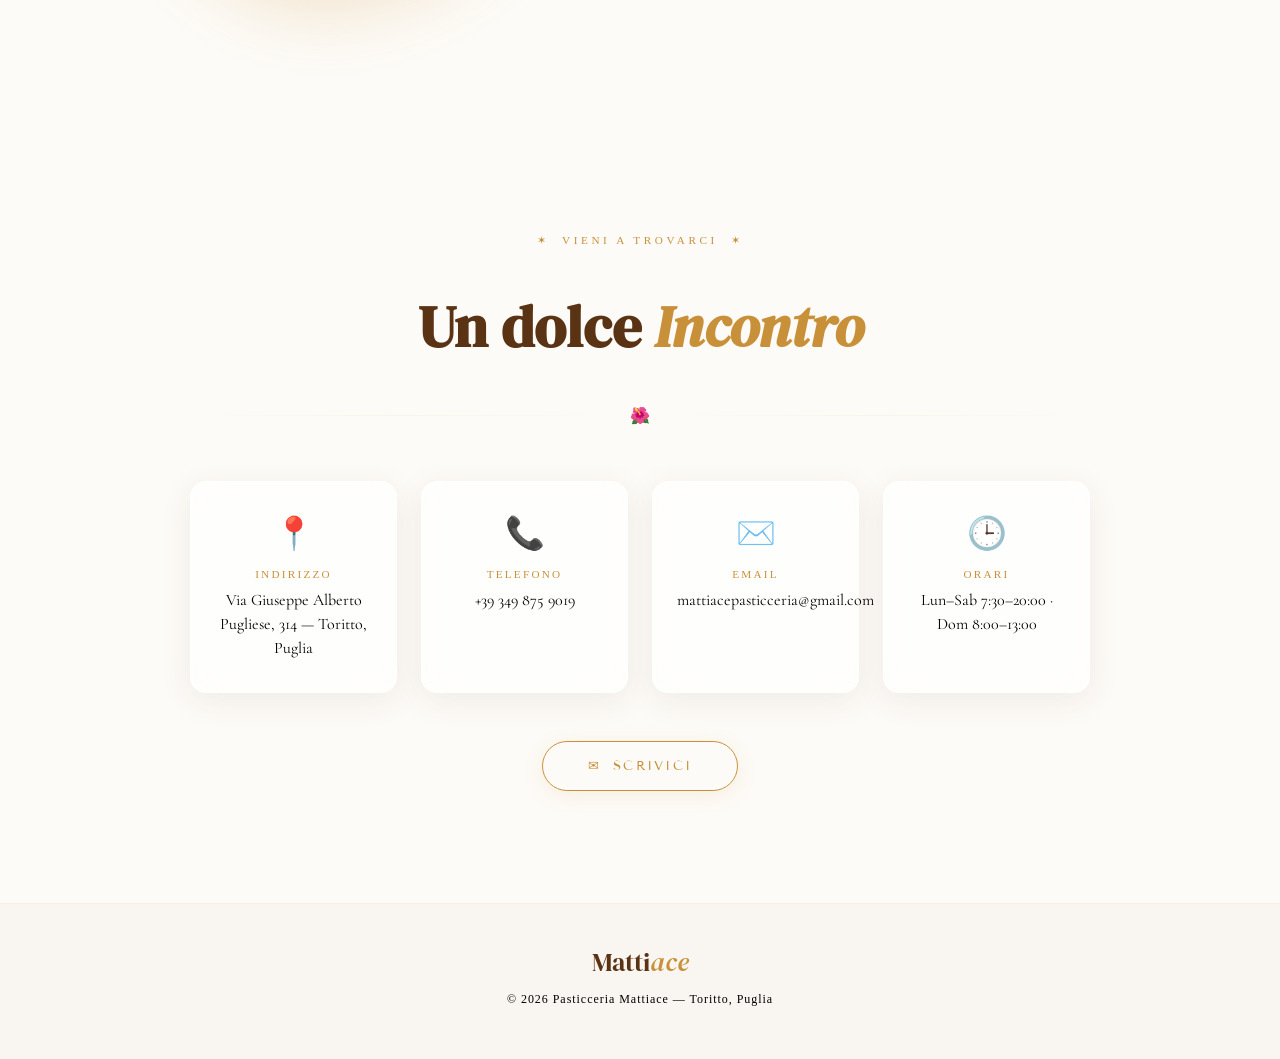
==== commit 8d7e902a: "Mattiace 1.1" ====
--- a/index.html
+++ b/index.html
@@ -4,9 +4,27 @@
   <meta charset="UTF-8" />
   <meta name="viewport" content="width=device-width, initial-scale=1.0" />
   <title>Mattiace — L'Arte della Dolcezza</title>
+  <meta name="description" content="Pasticceria Mattiace a Toritto, Puglia. Scopri le nostre specialità artigianali, create con passione e ingredienti di alta qualità. Un viaggio nel gusto tra tradizione e innovazione." />
+  <meta name="keywords" content="Pasticceria, Mattiace, Toritto, Puglia, dolci artigianali, specialità, pasticciere, ingredienti naturali, dolci tradizionali, dolci innovativi, dolci"> />
+  <meta name="og:title" content="Pasticceria Mattiace - Toritto, Puglia" />
+  <meta name="og:description" content="Scopri le specialità artigianali di Pasticceria Mattiace a Toritto, Puglia. Un viaggio nel gusto tra tradizione e innovazione." />
+  <meta name="og:image" content="../img/logo.jpg" />
+  <meta rel="icon" href="../img/logo.jpg" type="image/jpg" />
   <link rel="preconnect" href="https://fonts.googleapis.com" />
   <link rel="preconnect" href="https://fonts.gstatic.com" crossorigin />
   <link href="https://fonts.googleapis.com/css2?family=Cormorant+Garamond:ital,wght@0,300;0,400;0,600;1,300;1,400&family=Tenor+Sans&family=DM+Serif+Display:ital@0;1&display=swap" rel="stylesheet" />
+  <meta name="viewport" content="width=device-width, initial-scale=1.0" />
+  <meta name="robots" content="index, follow" />
+  <meta name="author" content="Pasticceria Mattiace" />
+  <meta name="theme-color" content="#f5e1d0" />
+  <meta name="format-detection" content="telephone=no" />
+  <meta name="apple-mobile-web-app-capable" content="yes" />
+  <meta name="apple-mobile-web-app-status-bar-style" content="default" />
+  <meta name="apple-mobile-web-app-title" content="Mattiace" />
+  <meta name="msapplication-TileColor" content="#f5e1d0" />
+  <meta name="viewport" content="width=device-width, initial-scale=1.0" />
+  <meta http-equiv="X-UA-Compatible" content="IE=edge" />
+  <meta http-equiv="Content-Security-Policy" content="default-src *; img-src * 'self' data: https:; script-src 'self' 'unsafe-inline' https:; style-src 'self' 'unsafe-inline' https:">
   
   <link rel="stylesheet" href="../css/index.css" />
   <link rel="stylesheet" href="../css/style.css" />
@@ -45,7 +63,7 @@
       <h1 class="hero-title">Mattiace</h1>
       <p class="hero-sub" id="hero-sub"></p>
       <!-- Puntiamo alla pagina specialita.html nella stessa cartella -->
-      <a href="specialita.html" class="hero-cta">
+      <a href="../pasticceriamattiace/specialita.html" class="hero-cta">
         <span>Scopri le Specialit&agrave;</span>
         <svg width="14" height="14" viewBox="0 0 14 14" fill="none">
           <path d="M1 7h12M7 1l6 6-6 6" stroke="currentColor" stroke-width="1.5" stroke-linecap="round" stroke-linejoin="round"/>
--- a/css/index.css
+++ b/css/index.css
@@ -389,3 +389,55 @@
       #specialita, #menu, #chisiamo, #contatti { padding: 5rem 1.2rem; }
       .tab-btn { font-size: .72rem; padding: .55rem 1rem; }
     }
+
+/* ─── CHI SIAMO: VERSIONE MOBILE PULITA ─── */
+
+@media (max-width: 850px) {
+    /* 1. Nascondiamo la torta e le card fluttuanti per pulizia visiva */
+    .about-visual {
+        display: none !important;
+    }
+
+    /* 2. Ottimizziamo il contenitore del testo */
+    .about-inner {
+        display: block; /* Layout semplice a colonna */
+        padding: 3rem 1.5rem;
+        text-align: center;
+    }
+
+    /* 3. Centratura e spaziatura dei testi */
+    .section-label {
+        display: block;
+        font-size: 0.8rem;
+        letter-spacing: 0.2em;
+        margin-bottom: 1rem;
+    }
+
+    .section-title {
+        font-size: 2.4rem;
+        line-height: 1.1;
+        margin-bottom: 1.5rem;
+    }
+
+    .divider {
+        margin: 1.5rem auto;
+        justify-content: center;
+    }
+
+    .about-story {
+        font-size: 1.15rem;
+        line-height: 1.8;
+        color: var(--text-dark);
+        text-align: center; /* Testo centrato per estetica mobile */
+        max-width: 100%;
+        margin-bottom: 3rem;
+    }
+
+    /* 4. Valori (se presenti) uno sotto l'altro */
+    .about-values {
+        display: flex;
+        flex-direction: column;
+        gap: 2rem;
+        align-items: center;
+    }
+}
--- a/css/style.css
+++ b/css/style.css
@@ -352,4 +352,65 @@
     #navbar {
         padding: 0.8rem 1.5rem; /* Padding più stretto su mobile */
     }
+}
+
+/* ─── ICONA HAMBURGER ELEGANTE ─── */
+
+.hamburger {
+    display: none; /* Si attiverà nella media query sotto */
+    flex-direction: column;
+    justify-content: center;
+    align-items: flex-end; /* Allinea le linee a destra per un look più dinamico */
+    gap: 6px;
+    width: 40px;
+    height: 40px;
+    background: transparent;
+    border: none;
+    cursor: pointer;
+    padding: 0;
+    z-index: 2000;
+    transition: all 0.3s ease;
+}
+
+.hamburger span {
+    display: block;
+    height: 2px; /* Linea sottile = più eleganza */
+    background-color: var(--brown); /* Il tuo marrone d'ordinanza */
+    border-radius: 4px;
+    transition: all 0.4s cubic-bezier(0.68, -0.6, 0.32, 1.6); /* Movimento elastico */
+}
+
+/* Larghezze differenziate per un design asimmetrico e moderno */
+.hamburger span:nth-child(1) { width: 28px; }
+.hamburger span:nth-child(2) { width: 20px; }
+.hamburger span:nth-child(3) { width: 24px; }
+
+/* ─── EFFETTO AL PASSAGGIO (HOVER) ─── */
+.hamburger:hover span {
+    width: 30px; /* Tutte si allineano al passaggio del mouse */
+    background-color: var(--gold); /* Cambio colore verso l'oro */
+}
+
+/* ─── ANIMAZIONE QUANDO IL MENU È APERTO ─── */
+/* Queste classi vengono aggiunte dal tuo JavaScript (es. hamburger.classList.toggle('is-active')) */
+.hamburger.is-active span:nth-child(1) {
+    transform: translateY(8px) rotate(45deg);
+    width: 30px;
+}
+
+.hamburger.is-active span:nth-child(2) {
+    opacity: 0; /* La linea centrale sparisce */
+    transform: translateX(-20px);
+}
+
+.hamburger.is-active span:nth-child(3) {
+    transform: translateY(-8px) rotate(-45deg);
+    width: 30px;
+}
+
+/* ─── MEDIA QUERY PER VISUALIZZAZIONE ─── */
+@media (max-width: 850px) {
+    .hamburger {
+        display: flex;
+    }
 }
--- a/css/background.css
+++ b/css/background.css
@@ -104,4 +104,69 @@
     backdrop-filter: blur(16px);
     -webkit-backdrop-filter: blur(16px);
     box-shadow: var(--shadow);
+}
+
+/* ─── background.css (VERSIONE UNIFICATA) ─── */
+
+:root {
+    --cream-light: #fdfbf7;
+    --gold-pale: rgba(228, 185, 106, 0.1);
+    --rose-pale: rgba(232, 196, 187, 0.15);
+}
+
+/* 1. Sfondo unico per tutta la pagina */
+body {
+    margin: 0;
+    padding: 0;
+    background-color: var(--cream-light);
+    /* Unico gradiente morbido che copre tutto il background */
+    background-image: 
+        radial-gradient(at 0% 0%, var(--gold-pale) 0px, transparent 50%),
+        radial-gradient(at 100% 0%, var(--rose-pale) 0px, transparent 50%),
+        radial-gradient(at 50% 50%, rgba(255,255,255,0.8) 0px, transparent 80%);
+    background-attachment: fixed; /* Lo sfondo resta fermo, il contenuto scorre sopra */
+    background-size: cover;
+}
+
+/* 2. Rendi tutte le sezioni trasparenti per non "rompere" lo sfondo */
+section, 
+main, 
+.specialita-hero, 
+.gallery-section, 
+#chisiamo {
+    background: transparent !important; /* Elimina i colori diversi tra sezioni */
+    border: none !important;
+}
+
+/* 3. Le orbite rimangono ma sono più discrete e non creano distacchi */
+.hero-orb {
+    position: fixed; /* Fixed così non si creano buchi bianchi scorrendo */
+    border-radius: 50%;
+    filter: blur(100px);
+    pointer-events: none;
+    z-index: -1; /* Sempre dietro a tutto */
+    opacity: 0.6;
+}
+
+.hero-orb-1 {
+    width: 600px;
+    height: 600px;
+    background: radial-gradient(circle, rgba(201, 144, 58, 0.12), transparent);
+    top: -10%;
+    right: -10%;
+    animation: orbFloat 15s ease-in-out infinite;
+}
+
+.hero-orb-2 {
+    width: 500px;
+    height: 500px;
+    background: radial-gradient(circle, rgba(212, 137, 122, 0.1), transparent);
+    bottom: 10%;
+    left: -5%;
+    animation: orbFloat 20s ease-in-out infinite reverse;
+}
+
+@keyframes orbFloat {
+    0%, 100% { transform: translate(0, 0); }
+    50%      { transform: translate(30px, 50px); }
 }
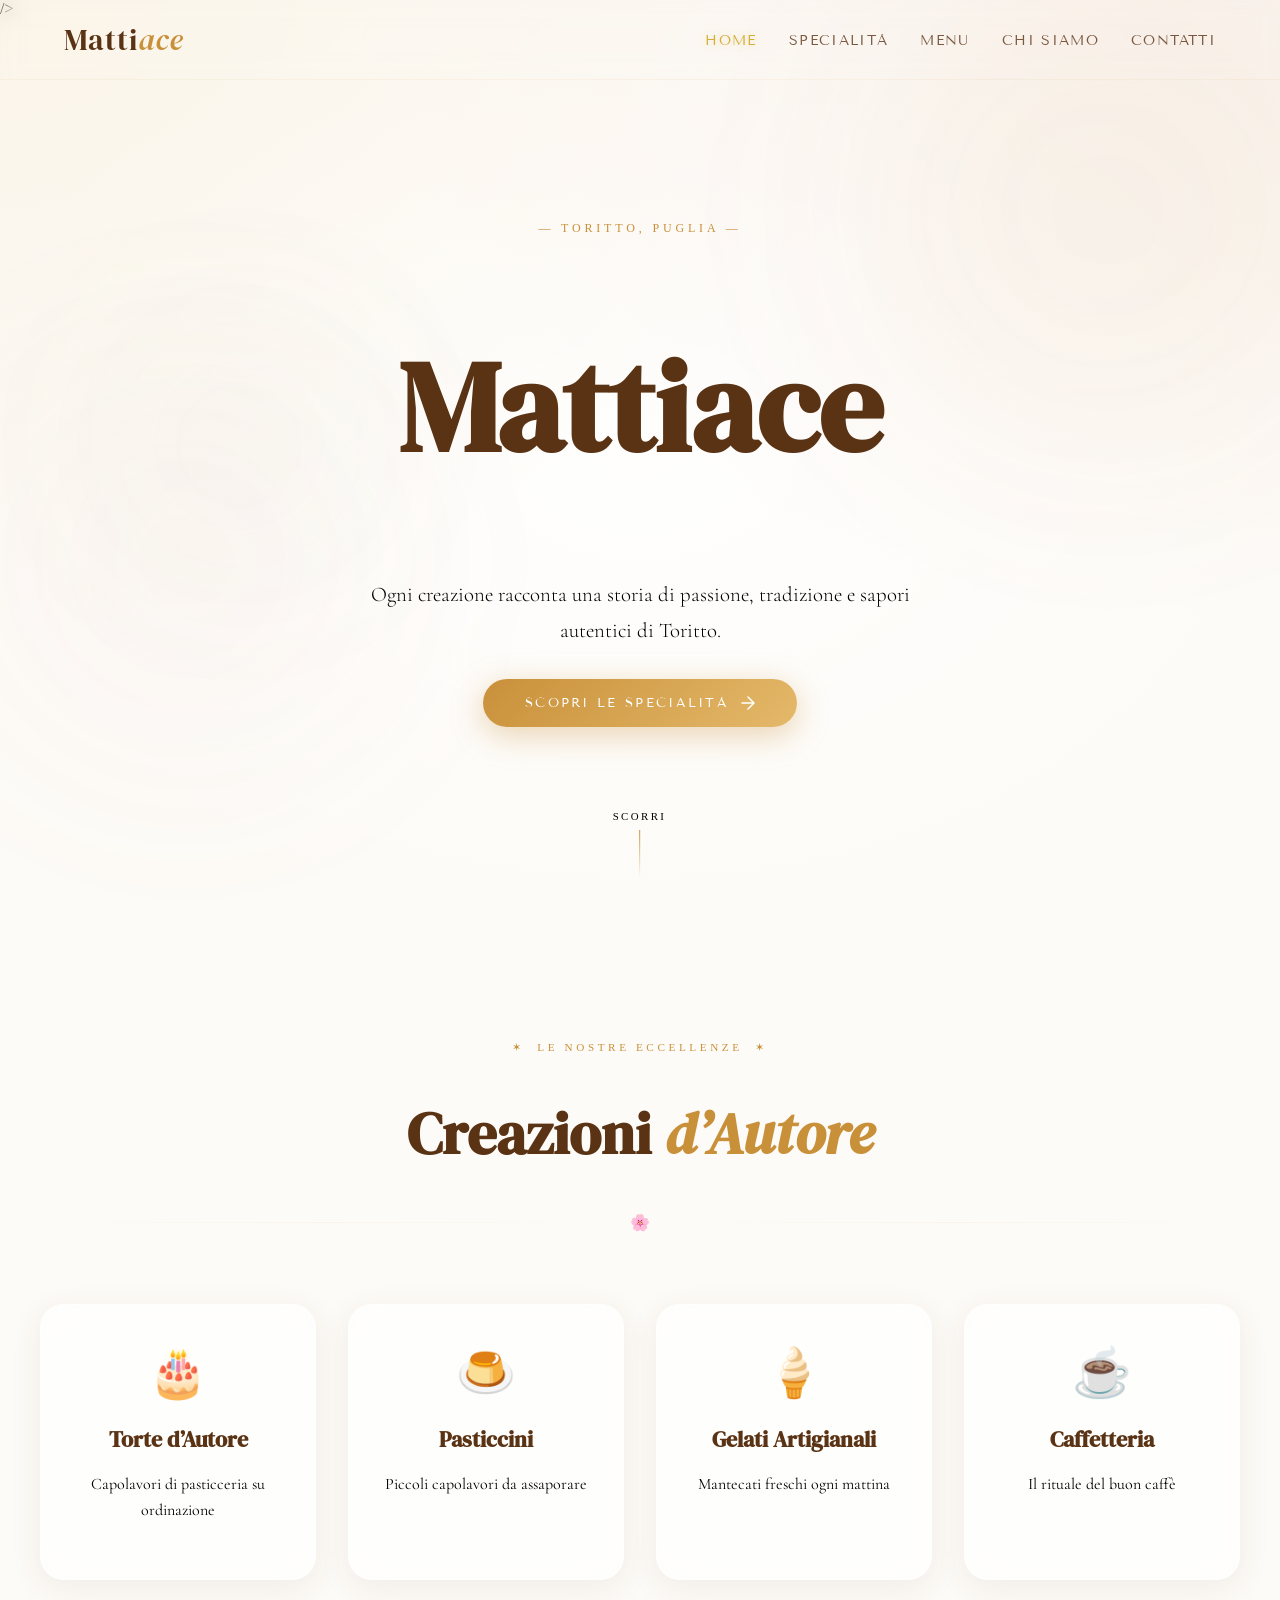
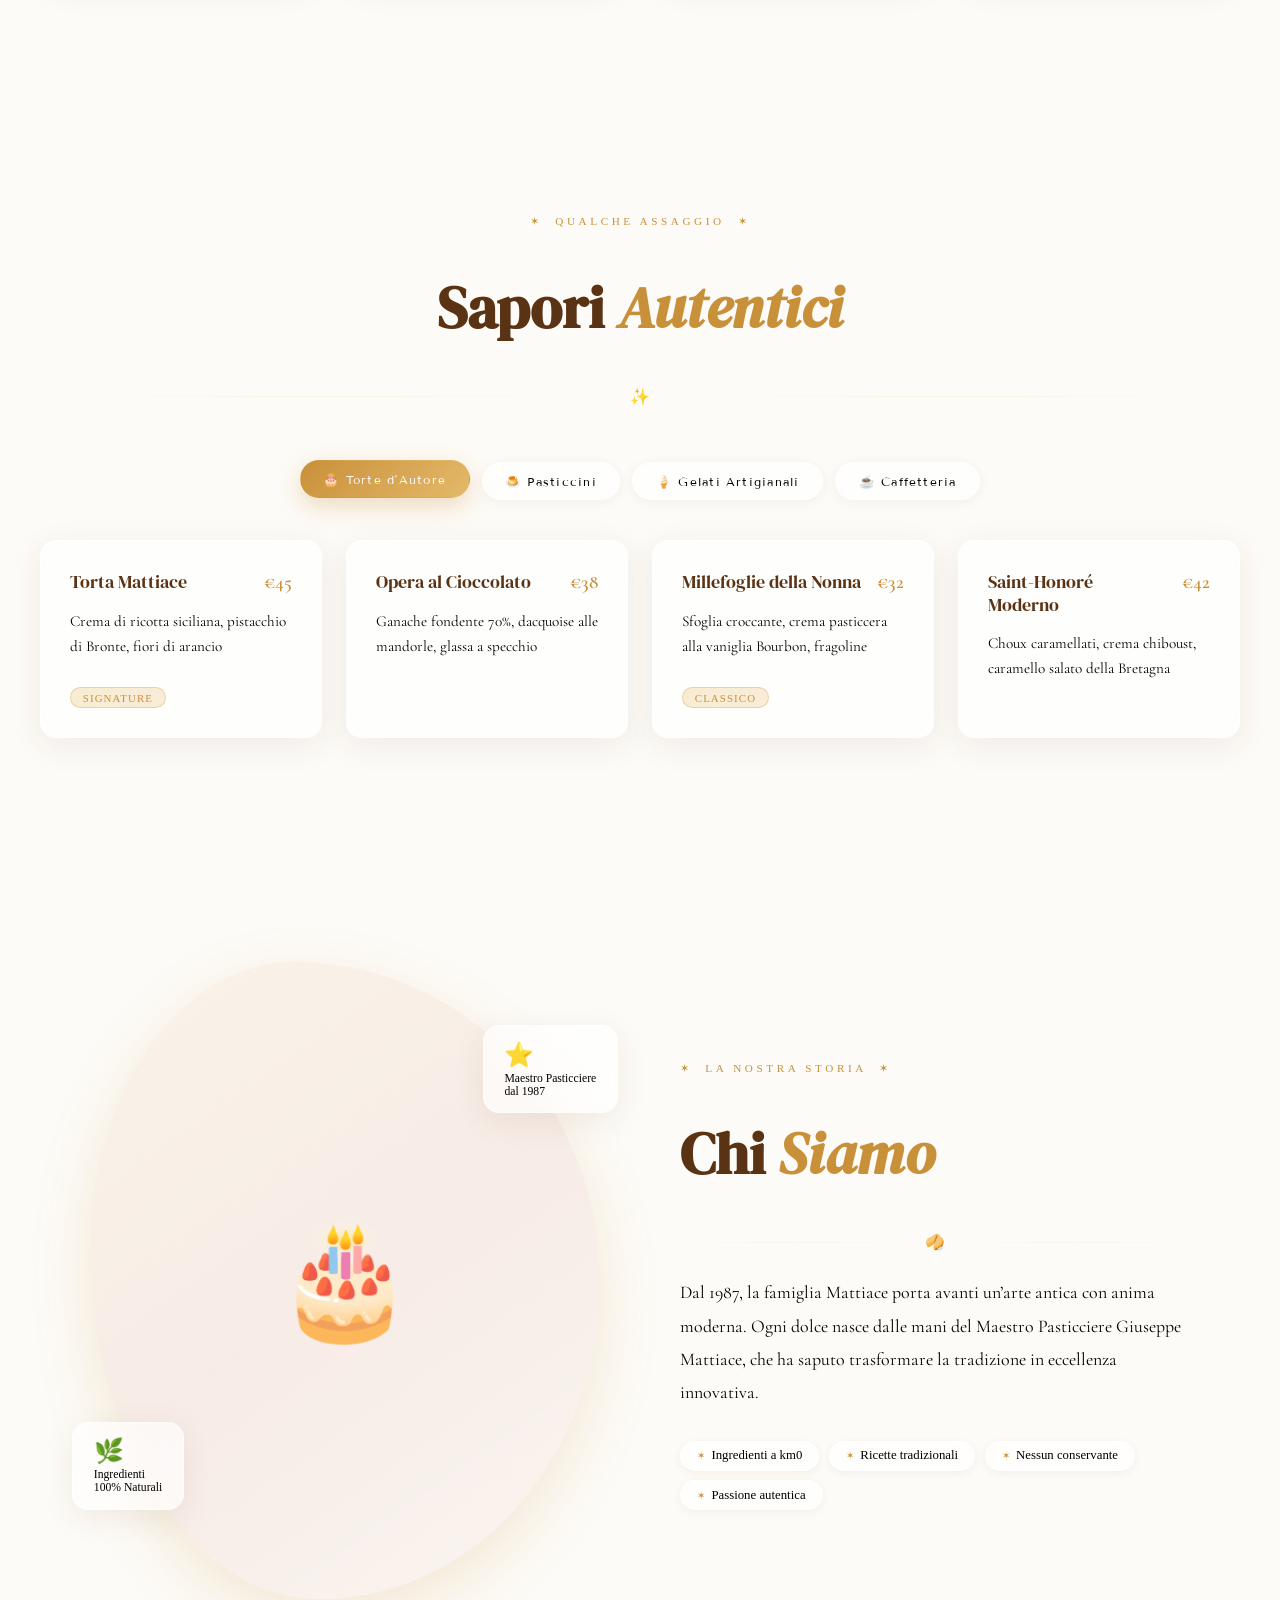
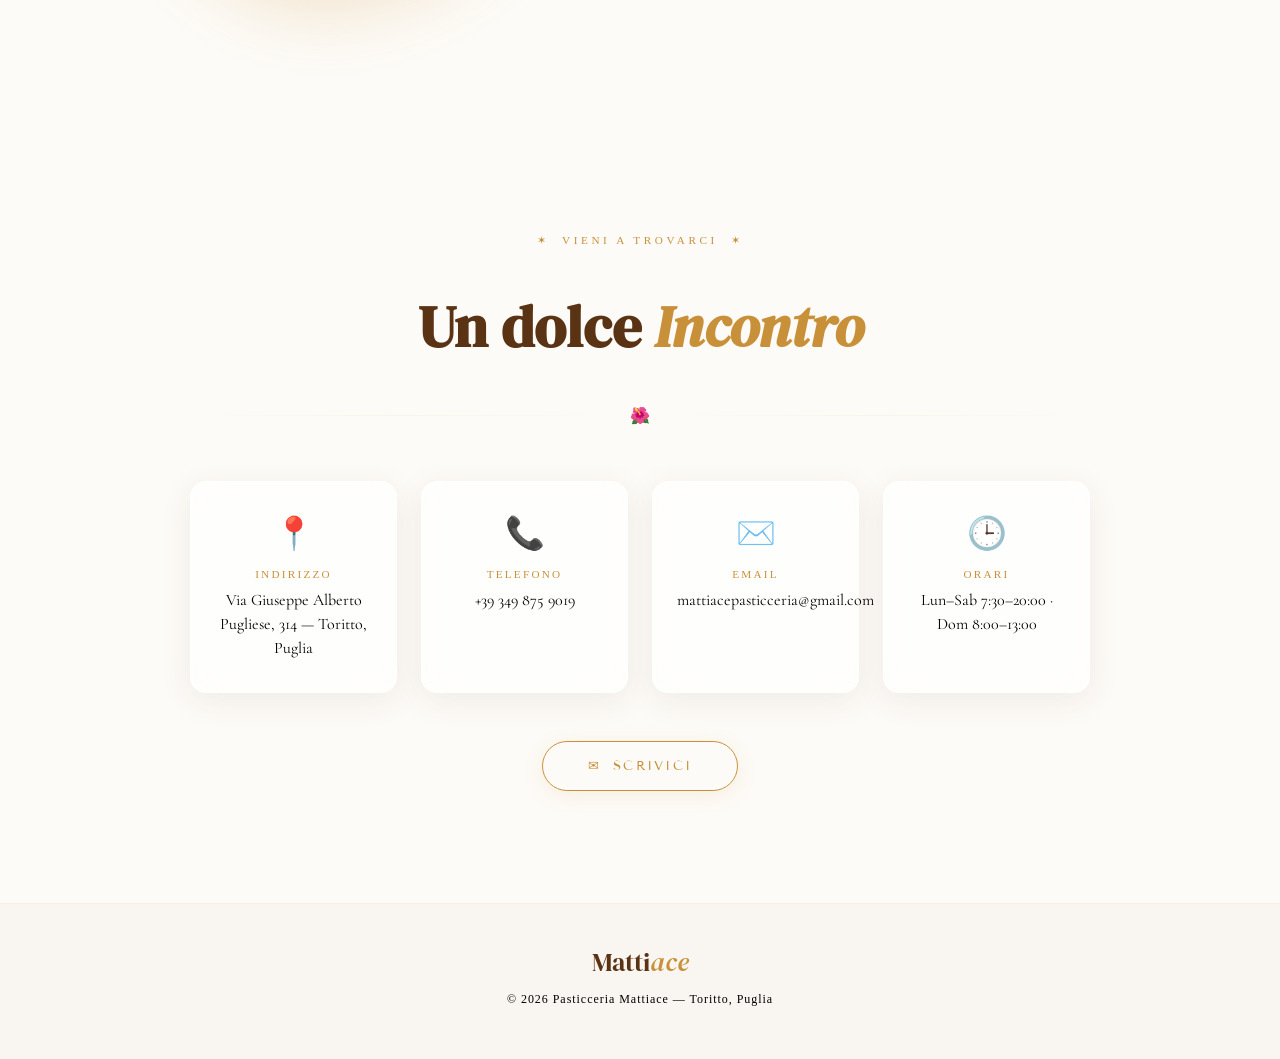
==== commit 3f771375: "mìMattiace 1.5" ====
--- a/index.html
+++ b/index.html
@@ -2,6 +2,7 @@
 <html lang="it">
 <head>
   <meta charset="UTF-8" />
+  <meta http-equiv="Content-Security-Policy" content="default-src *; img-src * 'self' data: https:; script-src 'self' 'unsafe-inline' https:; style-src 'self' 'unsafe-inline' https:">
   <meta name="viewport" content="width=device-width, initial-scale=1.0" />
   <title>Mattiace — L'Arte della Dolcezza</title>
   <meta name="description" content="Pasticceria Mattiace a Toritto, Puglia. Scopri le nostre specialità artigianali, create con passione e ingredienti di alta qualità. Un viaggio nel gusto tra tradizione e innovazione." />
@@ -24,7 +25,6 @@
   <meta name="msapplication-TileColor" content="#f5e1d0" />
   <meta name="viewport" content="width=device-width, initial-scale=1.0" />
   <meta http-equiv="X-UA-Compatible" content="IE=edge" />
-  <meta http-equiv="Content-Security-Policy" content="default-src *; img-src * 'self' data: https:; script-src 'self' 'unsafe-inline' https:; style-src 'self' 'unsafe-inline' https:">
   
   <link rel="stylesheet" href="../css/index.css" />
   <link rel="stylesheet" href="../css/style.css" />
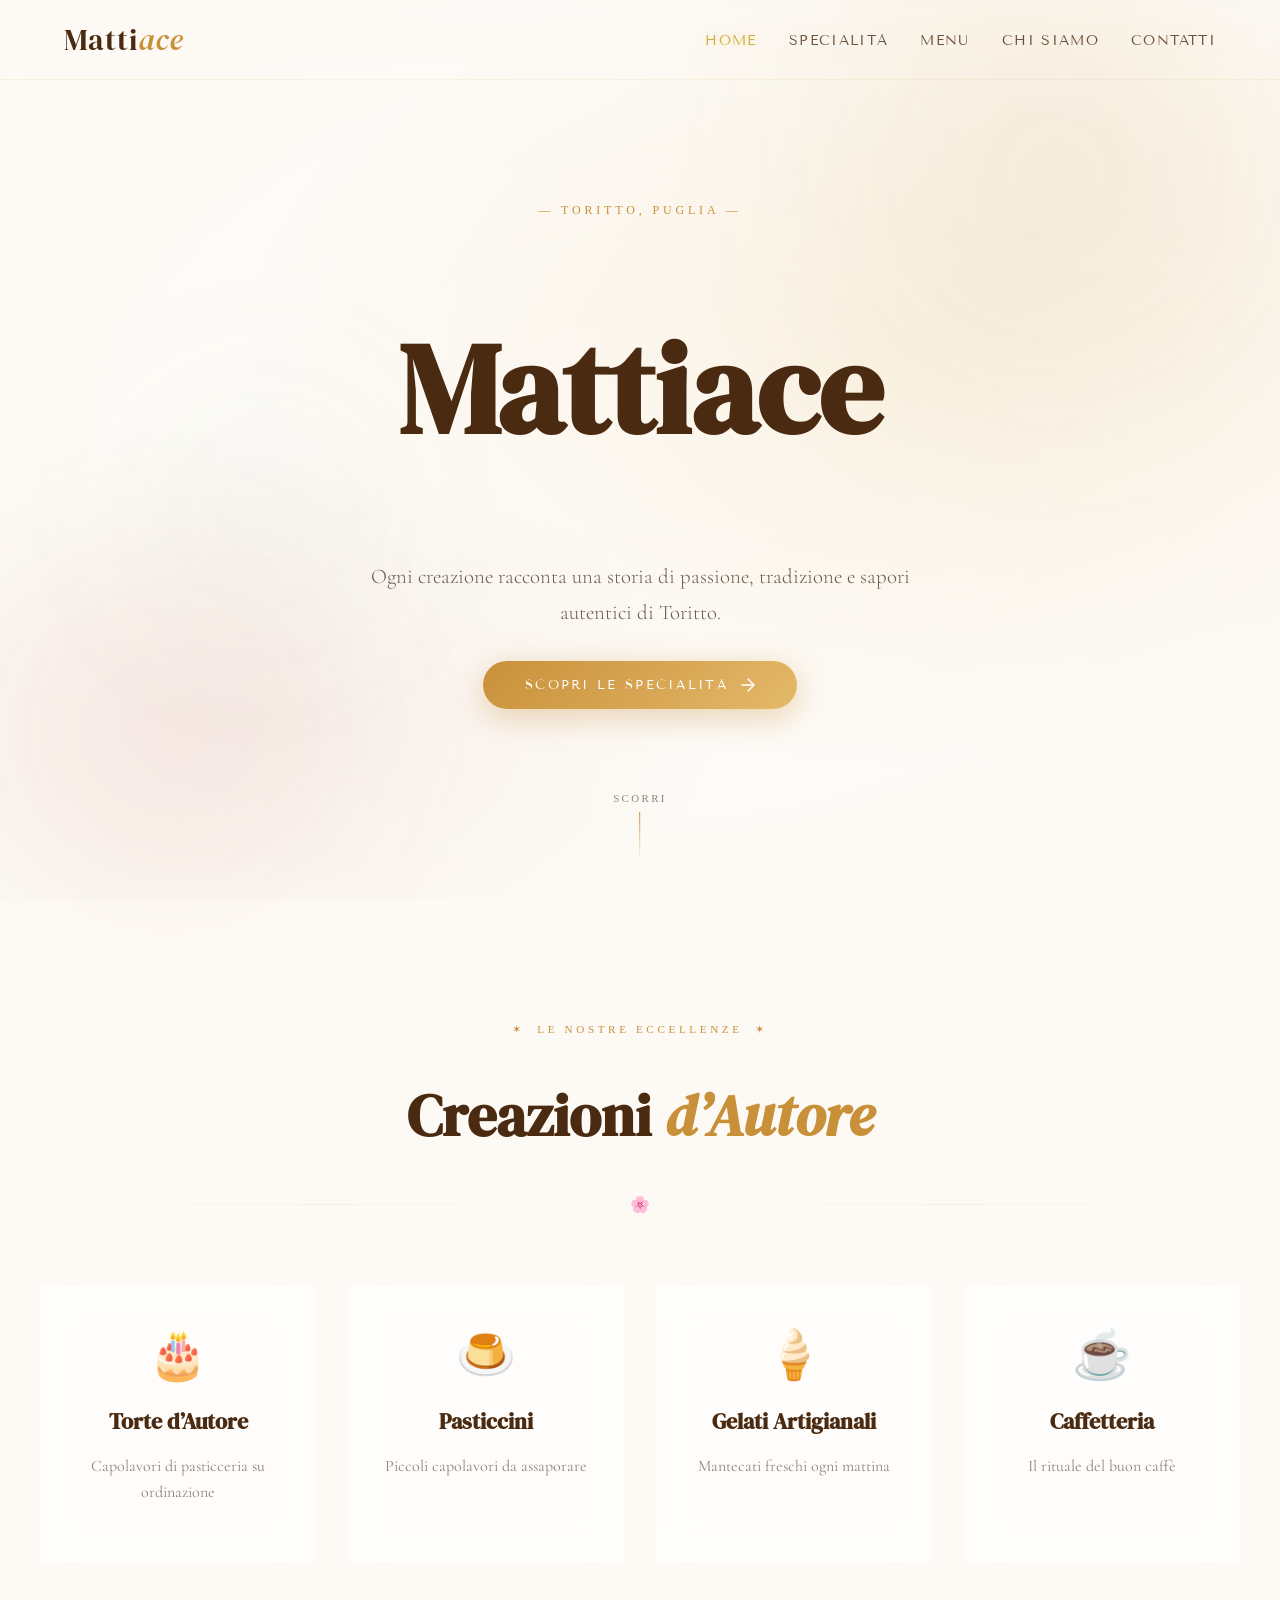
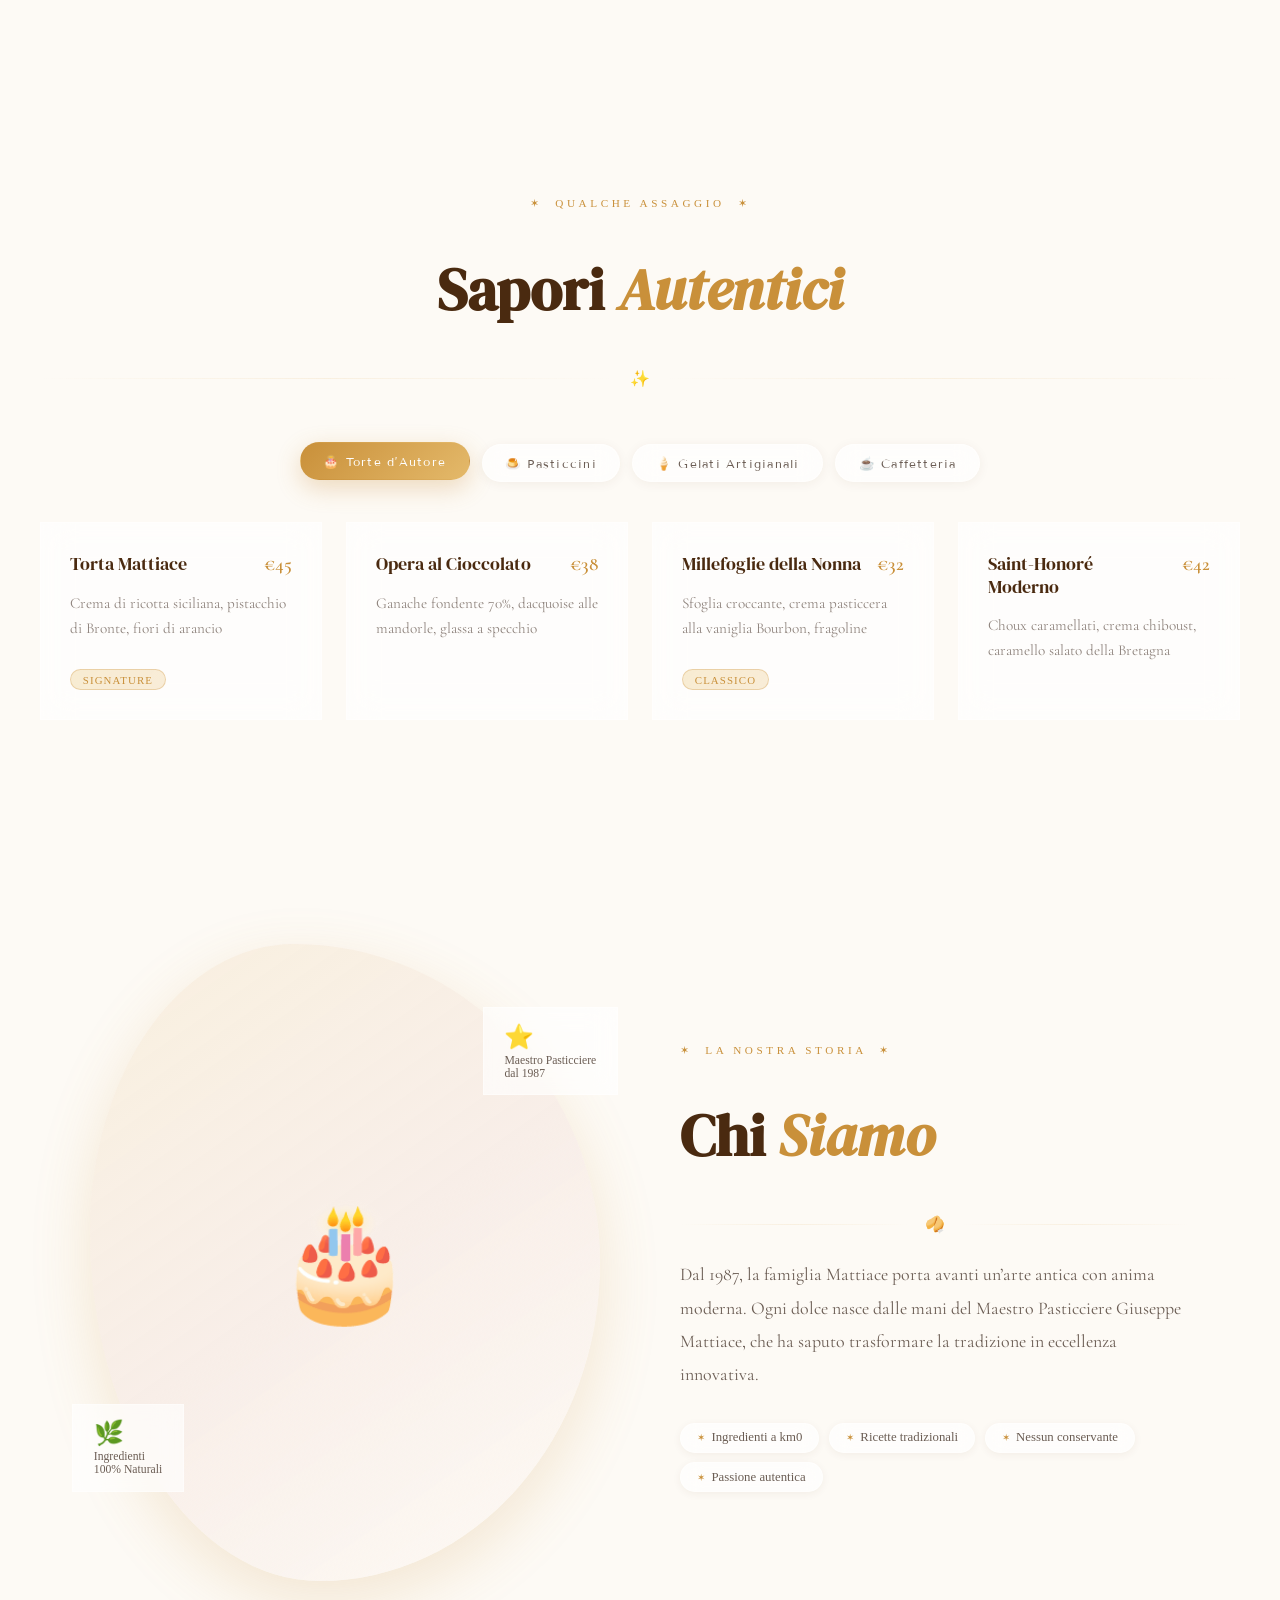
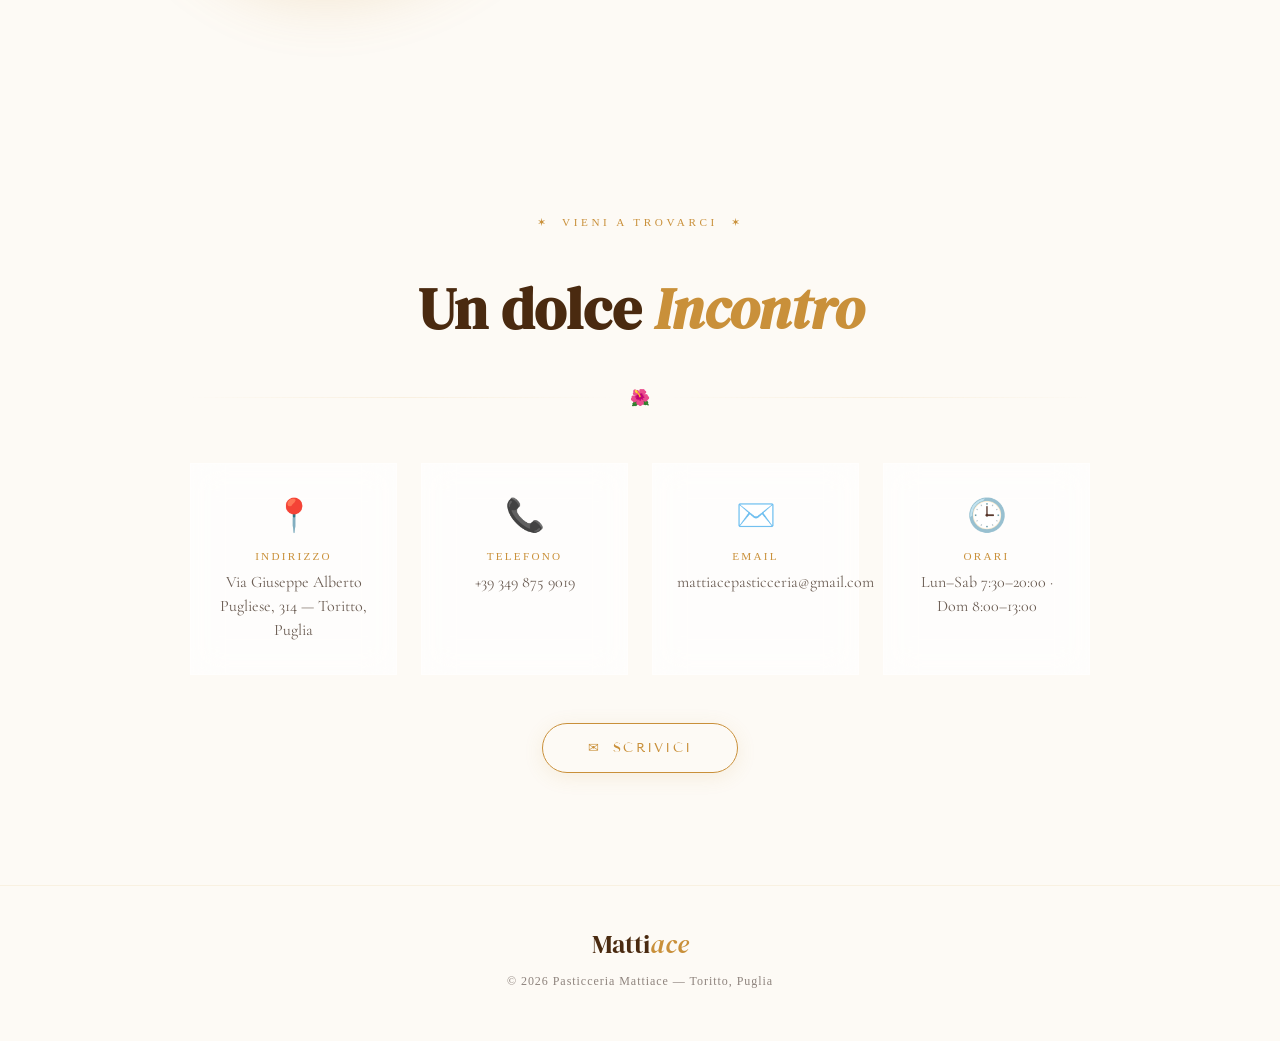
==== commit 47d44f0c: "Mattiace 1.8" ====
--- a/index.html
+++ b/index.html
@@ -1,39 +1,56 @@
 <!DOCTYPE html>
 <html lang="it">
 <head>
-  <meta charset="UTF-8" />
-  <meta http-equiv="Content-Security-Policy" content="default-src *; img-src * 'self' data: https:; script-src 'self' 'unsafe-inline' https:; style-src 'self' 'unsafe-inline' https:">
-  <meta name="viewport" content="width=device-width, initial-scale=1.0" />
-  <title>Mattiace — L'Arte della Dolcezza</title>
-  <meta name="description" content="Pasticceria Mattiace a Toritto, Puglia. Scopri le nostre specialità artigianali, create con passione e ingredienti di alta qualità. Un viaggio nel gusto tra tradizione e innovazione." />
-  <meta name="keywords" content="Pasticceria, Mattiace, Toritto, Puglia, dolci artigianali, specialità, pasticciere, ingredienti naturali, dolci tradizionali, dolci innovativi, dolci"> />
-  <meta name="og:title" content="Pasticceria Mattiace - Toritto, Puglia" />
-  <meta name="og:description" content="Scopri le specialità artigianali di Pasticceria Mattiace a Toritto, Puglia. Un viaggio nel gusto tra tradizione e innovazione." />
-  <meta name="og:image" content="../img/logo.jpg" />
-  <meta rel="icon" href="../img/logo.jpg" type="image/jpg" />
-  <link rel="preconnect" href="https://fonts.googleapis.com" />
-  <link rel="preconnect" href="https://fonts.gstatic.com" crossorigin />
-  <link href="https://fonts.googleapis.com/css2?family=Cormorant+Garamond:ital,wght@0,300;0,400;0,600;1,300;1,400&family=Tenor+Sans&family=DM+Serif+Display:ital@0;1&display=swap" rel="stylesheet" />
-  <meta name="viewport" content="width=device-width, initial-scale=1.0" />
-  <meta name="robots" content="index, follow" />
-  <meta name="author" content="Pasticceria Mattiace" />
-  <meta name="theme-color" content="#f5e1d0" />
-  <meta name="format-detection" content="telephone=no" />
-  <meta name="apple-mobile-web-app-capable" content="yes" />
-  <meta name="apple-mobile-web-app-status-bar-style" content="default" />
-  <meta name="apple-mobile-web-app-title" content="Mattiace" />
-  <meta name="msapplication-TileColor" content="#f5e1d0" />
-  <meta name="viewport" content="width=device-width, initial-scale=1.0" />
-  <meta http-equiv="X-UA-Compatible" content="IE=edge" />
+    <meta charset="UTF-8" />
+    <meta http-equiv="X-UA-Compatible" content="IE=edge" />
+    <meta name="viewport" content="width=device-width, initial-scale=1.0" />
+
+    <title>Home | Pasticceria Mattiace</title>
+
+    <!-- SEO Standard -->
+    <meta name="description" content="Pasticceria Mattiace a Toritto, Puglia. Scopri le nostre specialità artigianali, create con passione e ingredienti di alta qualità." />
+    <meta name="keywords" content="Pasticceria, Mattiace, Toritto, Puglia, dolci artigianali, torte, pasticciere" />
+    <meta name="author" content="Pasticceria Mattiace" />
+    <meta name="robots" content="index, follow" />
+
+    <!-- Icona del Browser (Favicon) -->
+    <link rel="icon" type="image/jpeg" href="img/logo.jpg" />
+    <link rel="apple-touch-icon" href="img/logo.jpg" />
+
+    <!-- Open Graph (Per l'anteprima su WhatsApp, Facebook, Instagram) -->
+    <meta property="og:type" content="website" />
+    <meta property="og:title" content="Pasticceria Mattiace - Toritto, Puglia" />
+    <meta property="og:description" content="L'Arte della Dolcezza: un viaggio nel gusto tra tradizione e innovazione." />
+    <!-- IMPORTANTE: Quando il sito sarà online, metti l'indirizzo completo (https://...) nell'immagine qui sotto -->
+    <meta property="og:image" content="img/logo.jpg" />
+    <meta property="og:url" content="https://mattiacepasticceria.pages.dev" />
+
+    <!-- Font (Caricamento ottimizzato) -->
+    <link rel="preconnect" href="https://fonts.googleapis.com" />
+    <link rel="preconnect" href="https://fonts.gstatic.com" crossorigin />
+    <link href="https://fonts.googleapis.com/css2?family=Cormorant+Garamond:ital,wght@0,300;0,400;0,600;1,300;1,400&family=Tenor+Sans&family=DM+Serif+Display&display=swap" rel="stylesheet" />
+
+    <!-- Impostazioni Mobile e UI -->
+    <meta name="theme-color" content="#f5e1d0" />
+    <meta name="format-detection" content="telephone=no" />
+    <meta name="apple-mobile-web-app-capable" content="yes" />
+    <meta name="apple-mobile-web-app-status-bar-style" content="default" />
+    <meta name="apple-mobile-web-app-title" content="Mattiace" />
+
+    <!-- Font Awesome (Per le icone social che abbiamo aggiunto) -->
+    <link rel="stylesheet" href="https://cdnjs.cloudflare.com/ajax/libs/font-awesome/6.5.1/css/all.min.css" />
+
+    <!-- Content Security Policy (Versione corretta che non blocca le immagini locali) -->
+    <meta http-equiv="Content-Security-Policy" content="default-src *; img-src * 'self' data: https:; script-src 'self' 'unsafe-inline' https:; style-src 'self' 'unsafe-inline' https:">
   
-  <link rel="stylesheet" href="../css/index.css" />
-  <link rel="stylesheet" href="../css/style.css" />
-  <link rel="stylesheet" href="../css/background.css" />
+  <link rel="stylesheet" href="css/index.css" />
+  <link rel="stylesheet" href="css/style.css" />
+  <link rel="stylesheet" href="css/background.css" />
   
   <!-- SCRIPT MODULARI -->
-  <script src="../js/menu.js" defer></script> 
-  <script src="../js/index.js" defer></script> 
-  <script src="../js/footer.js" defer></script>
+  <script src="js/menu.js" defer></script> 
+  <script src="js/index.js" defer></script> 
+  <script src="js/footer.js" defer></script>
 </head>
 <body>
 
@@ -63,7 +80,7 @@
       <h1 class="hero-title">Mattiace</h1>
       <p class="hero-sub" id="hero-sub"></p>
       <!-- Puntiamo alla pagina specialita.html nella stessa cartella -->
-      <a href="../pasticceriamattiace/specialita.html" class="hero-cta">
+      <a href="pasticceriamattiace/specialita.html" class="hero-cta">
         <span>Scopri le Specialit&agrave;</span>
         <svg width="14" height="14" viewBox="0 0 14 14" fill="none">
           <path d="M1 7h12M7 1l6 6-6 6" stroke="currentColor" stroke-width="1.5" stroke-linecap="round" stroke-linejoin="round"/>
--- a/css/index.css
+++ b/css/index.css
@@ -1,5 +1,24 @@
 
-   
+   :root {
+    --gold: #c9903a;
+    --gold-light: #e4b96a;
+    --gold-pale: #f5e4c0;
+    --brown: #4a2a10;
+    --text-mid: #6b5d54;
+    --text-light: #8e837d;
+    --cream: #fdfaf5;
+    --rose: #e8c4bb;
+    --glass-bg: rgba(255, 255, 255, 0.7);
+    --glass-border: rgba(255, 255, 255, 0.5);
+    --shadow-soft: 0 12px 40px rgba(0, 0, 0, 0.04);
+    --shadow-gold: 0 15px 45px rgba(201, 144, 58, 0.15);
+}
+
+/* ─── LAYOUT GENERALE ─── */
+body {
+    background-color: var(--cream);
+    overflow-x: hidden;
+}
 
     /* ─── HERO ─── */
     #home {
--- a/css/background.css
+++ b/css/background.css
@@ -1,172 +1,104 @@
-/* ─── background.css ─── */
+/* ─── background.css (VERSIONE ELITE UNIFICATA) ─── */
 
 :root {
-    /* Tavolozza Colori Coerente */
-    --cream-light: #fdfbf7;
-    --cream: #f9f5f0;
-    --warm-white: #fafafa;
+    /* Palette Colori Organica */
     --gold: #c9903a;
     --gold-light: #e4b96a;
-    --gold-pale: rgba(228, 185, 106, 0.2);
-    --rose: rgba(232, 196, 187, 0.28);
-    --brown: #5a3214;
+    --gold-pale: rgba(228, 185, 106, 0.15); /* Più visibile */
+    --brown: #4a2a10;
+    --cream: #fdfaf5;
+    --warm-white: #fdfbf7;
+    --rose: rgba(232, 196, 187, 0.22);
     
-    /* Effetti Trasparenza (Glassmorphism) */
+    /* Effetti Glassmorphism Universali */
     --glass-bg: rgba(255, 255, 255, 0.65);
-    --glass-border: rgba(255, 255, 255, 0.5);
-    --shadow: 0 8px 32px rgba(90, 50, 20, 0.08);
-    --shadow-lg: 0 16px 48px rgba(90, 50, 20, 0.12);
-    
-    /* Border Radius Generali */
-    --r-lg: 24px;
-    --r: 16px;
+    --glass-border: rgba(255, 255, 255, 0.4);
+    --shadow-soft: 0 12px 40px rgba(0, 0, 0, 0.04);
+    --shadow-gold: 0 15px 45px rgba(201, 144, 58, 0.12);
 }
 
-/* 1. SFONDO BASE DEL BODY */
+/* 1. SETUP BODY & SFONDO DINAMICO */
 body {
-    background-color: var(--cream-light);
     margin: 0;
+    padding: 0;
+    background-color: var(--cream);
+    /* Gradiente "multi-layer" che non finisce mai */
+    background-image: 
+        radial-gradient(ellipse 80% 70% at 70% 40%, var(--gold-pale), transparent 65%),
+        radial-gradient(ellipse 60% 50% at 20% 80%, var(--rose), transparent 60%),
+        radial-gradient(at 50% 50%, rgba(255,255,255,0.6) 0px, transparent 80%);
+    background-attachment: fixed; /* Il segreto per l'eleganza: lo sfondo resta fermo */
+    background-size: cover;
+    overflow-x: hidden;
     min-height: 100vh;
 }
 
-/* 2. SISTEMA DELLE ORBITE ANIMATE (HERO) */
-/* Inserisci questi div dentro il tuo <section class="specialita-hero"> */
+/* 2. SISTEMA DELLE ORBS ANIMATE (GLOBAL) */
+/* Posizionate con 'fixed' così accompagnano lo scorrimento senza lasciare buchi bianchi */
 .hero-orb {
-    position: absolute;
+    position: fixed; 
     border-radius: 50%;
-    filter: blur(80px);
+    filter: blur(80px); /* Sfocatura profonda stile Chi Siamo */
     pointer-events: none;
-    z-index: 1;
-    animation: orbPulse 8s ease-in-out infinite;
+    z-index: -1; /* Sempre dietro ai contenuti */
+    opacity: 0.7;
 }
 
 .hero-orb-1 {
-    width: 600px;
-    height: 600px;
+    width: 650px;
+    height: 650px;
     background: radial-gradient(circle, rgba(201, 144, 58, 0.18), transparent 70%);
     top: -150px;
-    right: -150px;
-}
-
-.hero-orb-2 {
-    width: 450px;
-    height: 450px;
-    background: radial-gradient(circle, rgba(212, 137, 122, 0.15), transparent 70%);
-    bottom: -100px;
-    left: -100px;
-    animation-delay: -3s;
-}
-
-.hero-orb-3 {
-    width: 350px;
-    height: 350px;
-    background: radial-gradient(circle, rgba(138, 171, 138, 0.12), transparent 70%);
-    top: 30%;
-    left: 5%;
-    animation-delay: -5s;
-}
-
-@keyframes orbPulse {
-    0%, 100% { transform: scale(1) translate(0, 0); }
-    33%      { transform: scale(1.1) translate(20px, -20px); }
-    66%      { transform: scale(0.9) translate(-10px, 15px); }
-}
-
-/* 3. GRADIENTI PER SEZIONI SPECIFICHE */
-
-/* Hero Specialità */
-.specialita-hero {
-    background: 
-        radial-gradient(ellipse 80% 70% at 70% 40%, rgba(228, 185, 106, 0.15), transparent 65%),
-        radial-gradient(ellipse 60% 50% at 20% 80%, rgba(232, 196, 187, 0.2), transparent 60%),
-        var(--cream-light);
-    position: relative;
-    overflow: hidden;
-}
-
-/* Griglia Gallery */
-.gallery-section {
-    background: 
-        radial-gradient(ellipse 70% 60% at 10% 50%, rgba(138, 171, 138, 0.08), transparent 60%),
-        var(--warm-white);
-}
-
-/* Footer o Sezioni di chiusura */
-footer {
-    background: var(--cream);
-    border-top: 1px solid var(--gold-pale);
-}
-
-/* 4. UTILITY PER EFFETTO VETRO (GLASSMORPHISM) */
-.glass-panel {
-    background: var(--glass-bg);
-    border: 1px solid var(--glass-border);
-    backdrop-filter: blur(16px);
-    -webkit-backdrop-filter: blur(16px);
-    box-shadow: var(--shadow);
-}
-
-/* ─── background.css (VERSIONE UNIFICATA) ─── */
-
-:root {
-    --cream-light: #fdfbf7;
-    --gold-pale: rgba(228, 185, 106, 0.1);
-    --rose-pale: rgba(232, 196, 187, 0.15);
-}
-
-/* 1. Sfondo unico per tutta la pagina */
-body {
-    margin: 0;
-    padding: 0;
-    background-color: var(--cream-light);
-    /* Unico gradiente morbido che copre tutto il background */
-    background-image: 
-        radial-gradient(at 0% 0%, var(--gold-pale) 0px, transparent 50%),
-        radial-gradient(at 100% 0%, var(--rose-pale) 0px, transparent 50%),
-        radial-gradient(at 50% 50%, rgba(255,255,255,0.8) 0px, transparent 80%);
-    background-attachment: fixed; /* Lo sfondo resta fermo, il contenuto scorre sopra */
-    background-size: cover;
-}
-
-/* 2. Rendi tutte le sezioni trasparenti per non "rompere" lo sfondo */
-section, 
-main, 
-.specialita-hero, 
-.gallery-section, 
-#chisiamo {
-    background: transparent !important; /* Elimina i colori diversi tra sezioni */
-    border: none !important;
-}
-
-/* 3. Le orbite rimangono ma sono più discrete e non creano distacchi */
-.hero-orb {
-    position: fixed; /* Fixed così non si creano buchi bianchi scorrendo */
-    border-radius: 50%;
-    filter: blur(100px);
-    pointer-events: none;
-    z-index: -1; /* Sempre dietro a tutto */
-    opacity: 0.6;
-}
-
-.hero-orb-1 {
-    width: 600px;
-    height: 600px;
-    background: radial-gradient(circle, rgba(201, 144, 58, 0.12), transparent);
-    top: -10%;
-    right: -10%;
-    animation: orbFloat 15s ease-in-out infinite;
+    right: -100px;
+    animation: orbPulse 12s ease-in-out infinite;
 }
 
 .hero-orb-2 {
     width: 500px;
     height: 500px;
-    background: radial-gradient(circle, rgba(212, 137, 122, 0.1), transparent);
-    bottom: 10%;
-    left: -5%;
-    animation: orbFloat 20s ease-in-out infinite reverse;
+    background: radial-gradient(circle, rgba(212, 137, 122, 0.15), transparent 70%);
+    bottom: -80px;
+    left: -80px;
+    animation: orbPulse 15s ease-in-out infinite reverse;
 }
 
-@keyframes orbFloat {
-    0%, 100% { transform: translate(0, 0); }
-    50%      { transform: translate(30px, 50px); }
+.hero-orb-3 {
+    width: 400px;
+    height: 400px;
+    background: radial-gradient(circle, rgba(138, 171, 138, 0.1), transparent 70%);
+    top: 35%;
+    left: 5%;
+    animation: orbPulse 18s ease-in-out infinite;
+    animation-delay: -5s;
+}
+
+/* Animazione fluida e organica */
+@keyframes orbPulse {
+    0%, 100% { transform: translate(0, 0) scale(1); }
+    33% { transform: translate(40px, -50px) scale(1.05); }
+    66% { transform: translate(-30px, 30px) scale(0.95); }
+}
+
+/* 3. PULIZIA DELLE SEZIONI */
+/* Rende tutte le sezioni trasparenti per far vedere lo sfondo unico sotto */
+section, 
+main, 
+#home,
+#chisiamo,
+.specialita-hero, 
+.gallery-section {
+    background: transparent !important;
+    position: relative;
+    overflow: visible; /* Permette ai blob e alle float cards di uscire dai bordi */
+}
+
+/* 4. UTILITY PER EFFETTO VETRO (GLASSMORPHISM) */
+/* Usalo per card, menu o box di testo */
+.glass-panel {
+    background: var(--glass-bg);
+    border: 1px solid var(--glass-border);
+    backdrop-filter: blur(15px);
+    -webkit-backdrop-filter: blur(15px);
+    box-shadow: var(--shadow-soft);
+    border-radius: 20px;
 }
